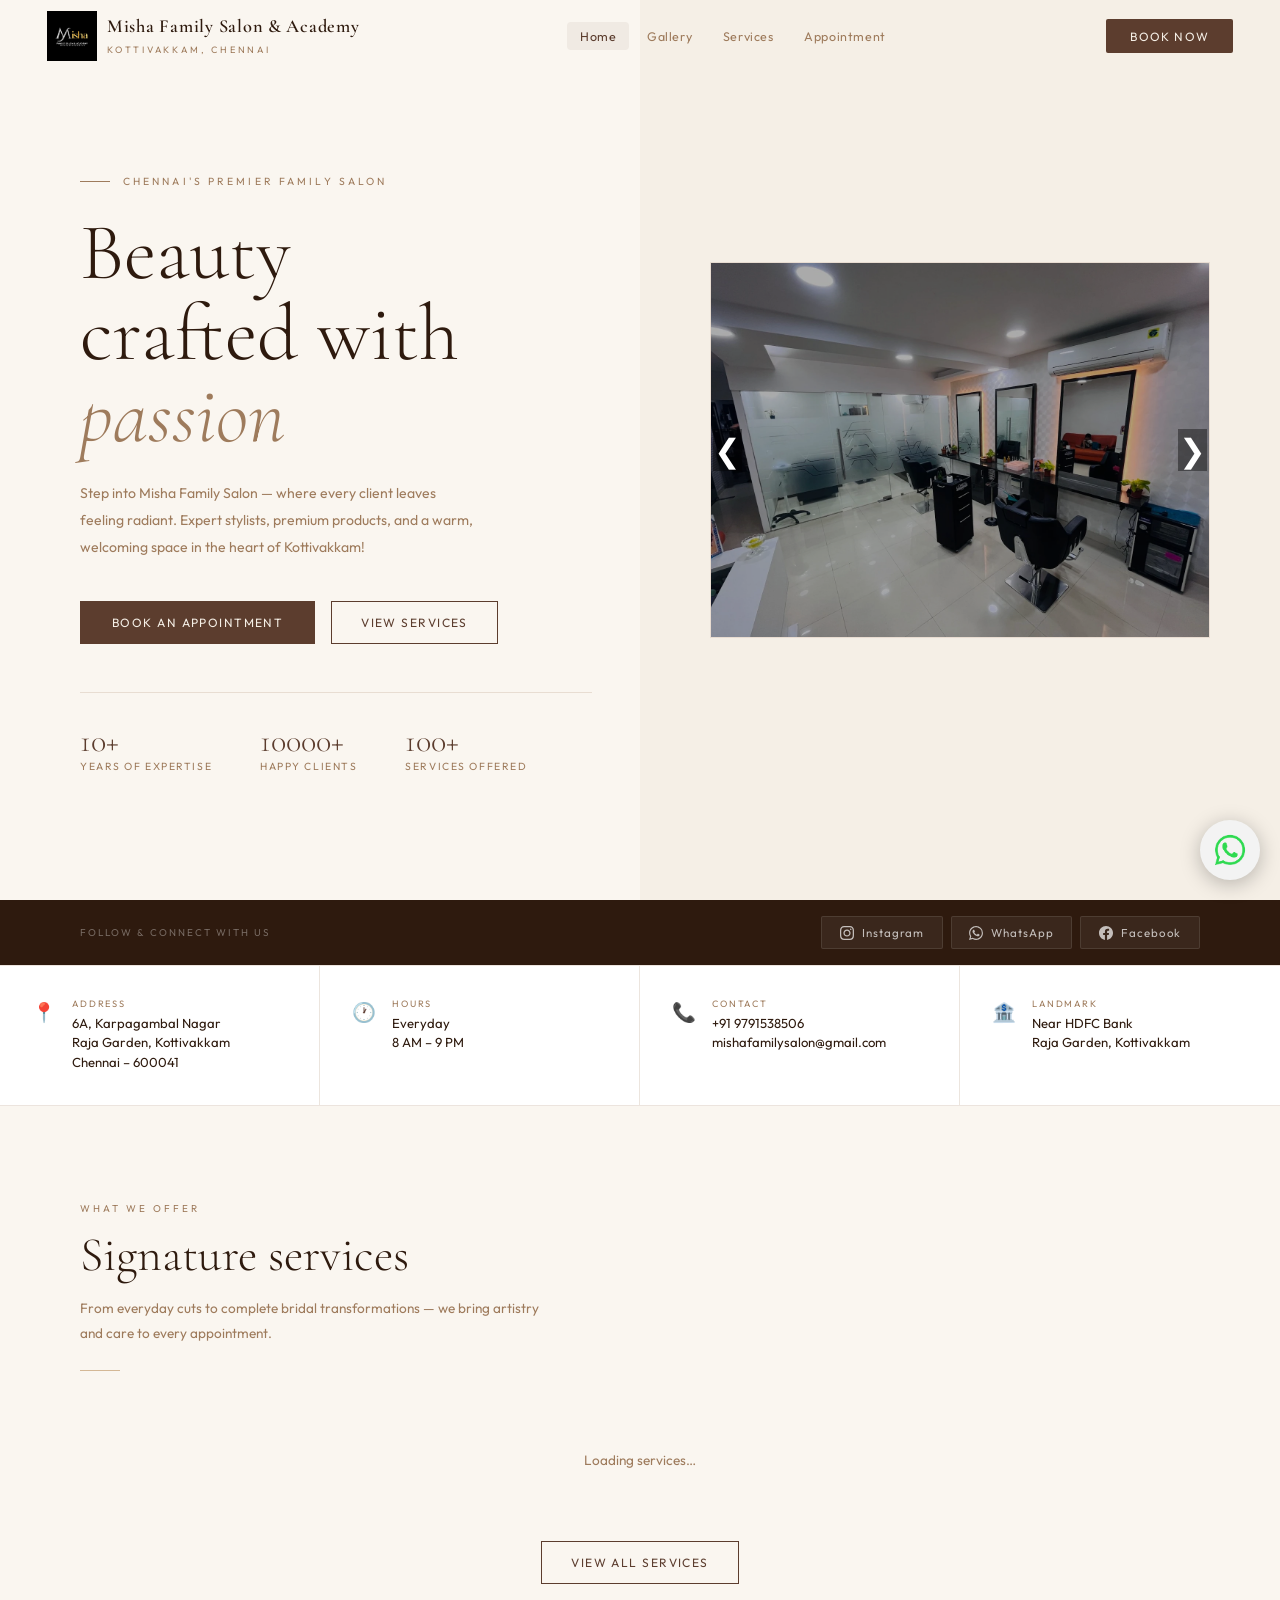
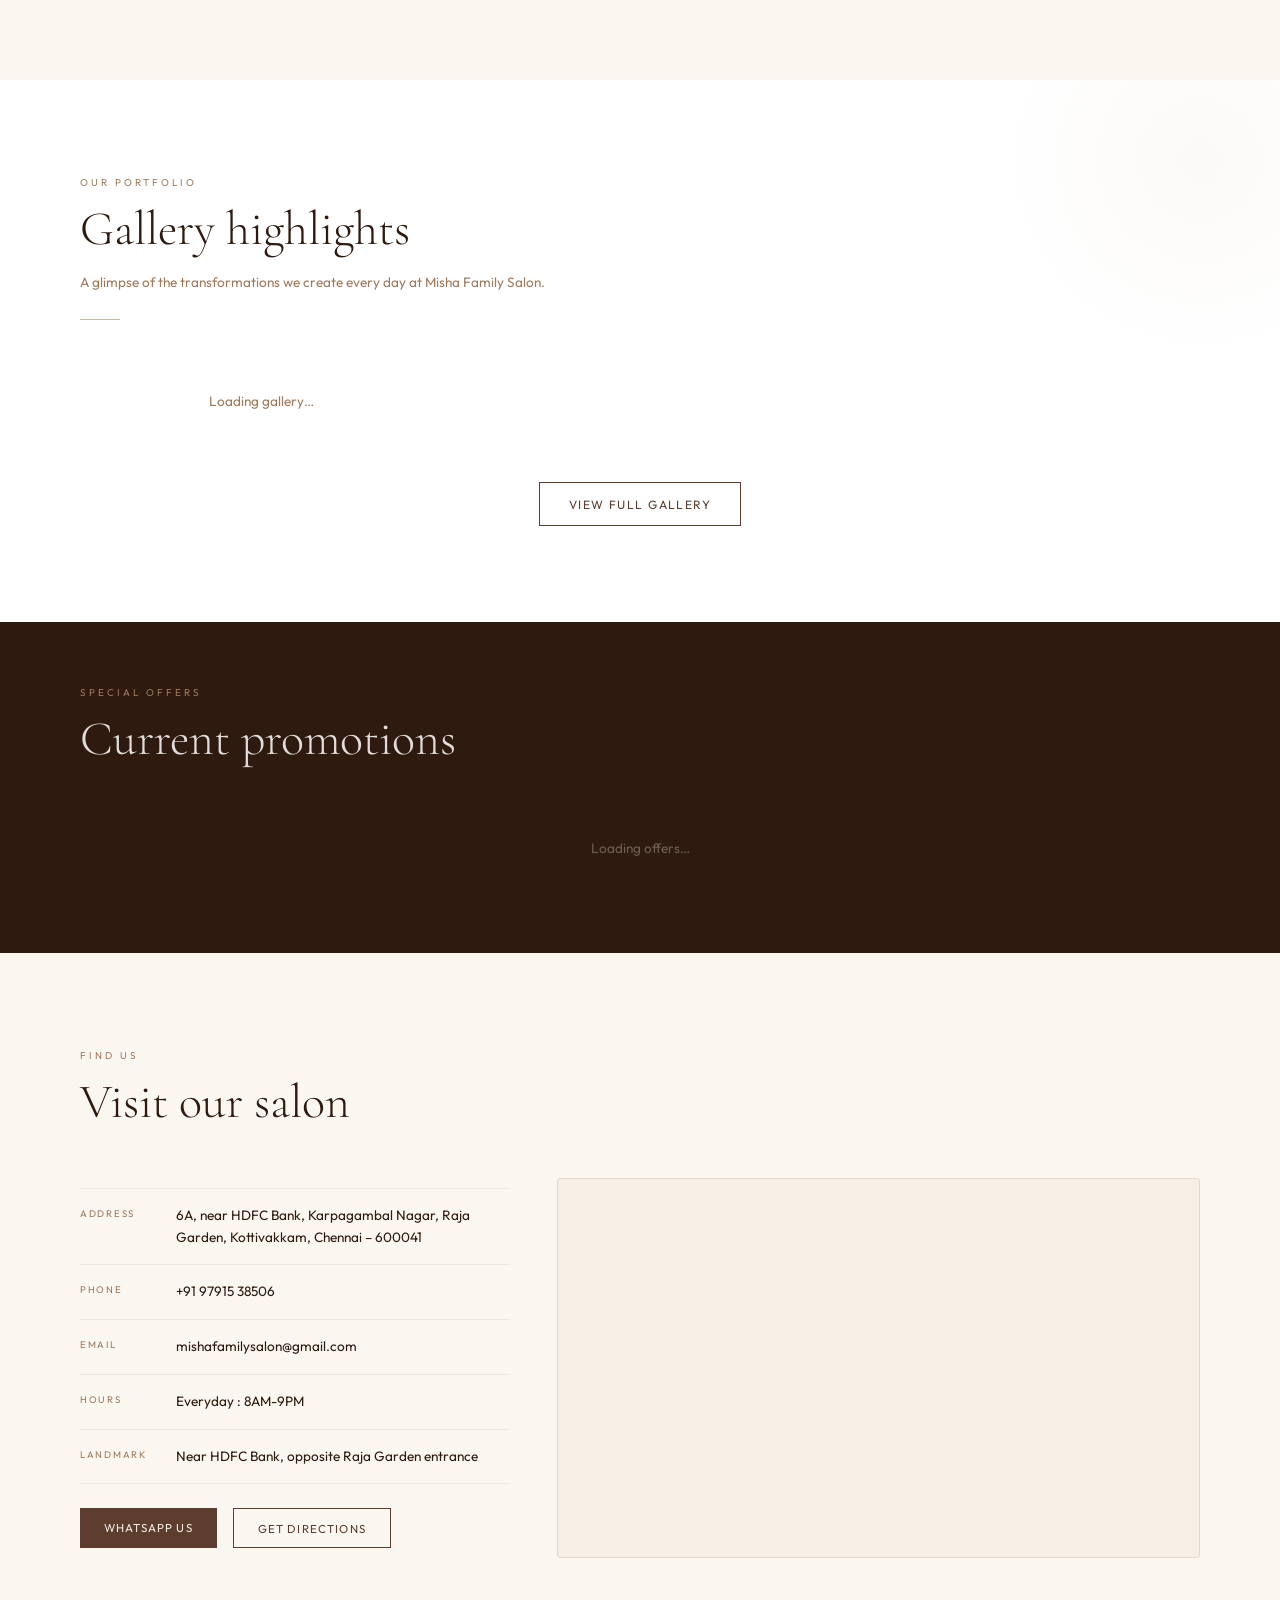
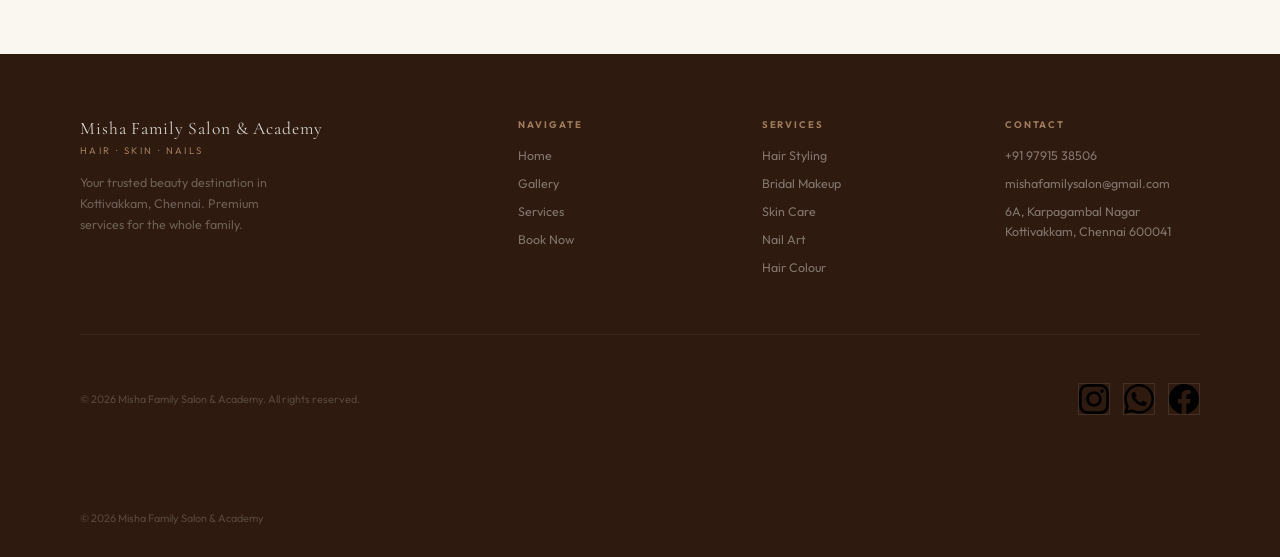
==== index.html @ d4d4db8b "Add files via upload" ====
<!DOCTYPE html>
<html lang="en">

<head>
    <meta name="description"
        content="Premium family salon in Kottivakkam Chennai offering haircuts, bridal makeup, skincare, nails and spa services.">
    <meta charset="UTF-8">
    <meta name="viewport" content="width=device-width, initial-scale=1.0">
    <title>Misha Family Salon & Academy — Kottivakkam, Chennai</title>
    <link
        href="https://fonts.googleapis.com/css2?family=Cormorant+Garamond:ital,wght@0,300;0,400;0,600;1,300;1,400;1,600&family=Outfit:wght@300;400;500&display=swap"
        rel="stylesheet">
    <link rel="stylesheet" href="style.css">
    <link rel="icon" src="images/logo.webp">

</head>

<body>

    <!-- NAV -->
    <nav id="mainNav">
        <div class="nav-inner">
            <div class="nav-logo" onclick="go('home')" style="cursor:pointer;">

                <div class="logo-container">
                    <img src="images/logo.webp" class="logo" alt="Salon Logo">

                    <div class="salon-text">
                        <span class="logo-main">Misha Family Salon & Academy</span><br>
                        <span class="logo-sub">Kottivakkam, Chennai</span>
                    </div>
                </div>

            </div>
            <div class="nav-links">
                <button onclick="go('home')" id="n-home" class="act">Home</button>
                <button onclick="go('gallery')" id="n-gallery">Gallery</button>
                <button onclick="go('services')" id="n-services">Services</button>
                <button onclick="go('booking')" id="n-booking">Appointment</button>
            </div>
            <button class="nav-cta" onclick="go('booking')">Book Now</button>
            <button class="hamburger" onclick="toggleMenu()" aria-label="Menu">
                <span></span><span></span><span></span>
            </button>
        </div>
    </nav>

    <!-- MOBILE NAV -->
    <div class="mobile-nav" id="mobileNav">
        <button onclick="mobileGo('home')" class="act">Home</button>
        <button onclick="mobileGo('gallery')">Gallery</button>
        <button onclick="mobileGo('services')">Services</button>
        <button onclick="mobileGo('booking')">Appointment</button>
        <button class="nav-cta" onclick="mobileGo('booking')">Book Now</button>
    </div>

    <!-- ═══ HOME ═══ -->
    <div id="pg-home" class="pg on">

        <!-- HERO -->
        <div class="hero">
            <div class="hero-left">
                <div class="hero-eyebrow">Chennai's Premier Family Salon</div>
                <h1 class="ht">Beauty<br>crafted with<br><em>passion</em></h1>
                <p class="hero-desc">Step into Misha Family Salon — where every client leaves feeling radiant. Expert
                    stylists,
                    premium products, and a warm, welcoming space in the heart of Kottivakkam!</p>
                <div class="hero-btns">
                    <button class="btn-primary" onclick="go('booking')">Book an Appointment</button>
                    <button class="btn-ghost" onclick="go('services')">View Services</button>
                </div>
                <div class="hero-stats">
                    <div>
                        <div class="hs-num">10+</div>
                        <div class="hs-label">Years of expertise</div>
                    </div>
                    <div>
                        <div class="hs-num">10000+</div>
                        <div class="hs-label">Happy clients</div>
                    </div>
                    <div>
                        <div class="hs-num">100+</div>
                        <div class="hs-label">Services offered</div>
                    </div>
                </div>
            </div>
            <div class="hero-right">
                <div class="hero-right-inner">
                    <div class="hero-card">
                        <div class="hero-slider">
                            <div class="slides">
                                <div class="slide active">
                                    <img src="images/shop image  1.webp" alt="Misha Family Salon interior">
                                </div>

                                <div class="slide">
                                    <img src="images/shop image 2.webp" alt="Misha Family Salon services">
                                </div>

                                <div class="slide">
                                    <img src="images/front view.webp" alt="Misha Family Salon front view">
                                </div>

                            </div>

                            <!-- Arrows -->
                            <div class="arrow left" onclick="prevSlide()">❮</div>
                            <div class="arrow right" onclick="nextSlide()">❯</div>

                        </div>
                    </div>
                </div>
            </div>
        </div>

        <!-- SOCIAL BAR -->
        <div class="social-bar">
            <span class="label">Follow & connect with us</span>
            <div class="social-links">
                <a class="soc-btn" href="https://www.instagram.com/mishafamilysalon/" target="_blank">
                    <svg viewBox="0 0 24 24">
                        <path
                            d="M12 2.163c3.204 0 3.584.012 4.85.07 3.252.148 4.771 1.691 4.919 4.919.058 1.265.069 1.645.069 4.849 0 3.205-.012 3.584-.069 4.849-.149 3.225-1.664 4.771-4.919 4.919-1.266.058-1.644.07-4.85.07-3.204 0-3.584-.012-4.849-.07-3.26-.149-4.771-1.699-4.919-4.92-.058-1.265-.07-1.644-.07-4.849 0-3.204.013-3.583.07-4.849.149-3.227 1.664-4.771 4.919-4.919 1.266-.057 1.645-.069 4.849-.069zm0-2.163c-3.259 0-3.667.014-4.947.072-4.358.2-6.78 2.618-6.98 6.98-.059 1.281-.073 1.689-.073 4.948 0 3.259.014 3.668.072 4.948.2 4.358 2.618 6.78 6.98 6.98 1.281.058 1.689.072 4.948.072 3.259 0 3.668-.014 4.948-.072 4.354-.2 6.782-2.618 6.979-6.98.059-1.28.073-1.689.073-4.948 0-3.259-.014-3.667-.072-4.947-.196-4.354-2.617-6.78-6.979-6.98-1.281-.059-1.69-.073-4.949-.073zm0 5.838c-3.403 0-6.162 2.759-6.162 6.162s2.759 6.163 6.162 6.163 6.162-2.759 6.162-6.163c0-3.403-2.759-6.162-6.162-6.162zm0 10.162c-2.209 0-4-1.79-4-4 0-2.209 1.791-4 4-4s4 1.791 4 4c0 2.21-1.791 4-4 4zm6.406-11.845c-.796 0-1.441.645-1.441 1.44s.645 1.44 1.441 1.44c.795 0 1.439-.645 1.439-1.44s-.644-1.44-1.439-1.44z" />
                    </svg>
                    Instagram
                </a>
                <a class="soc-btn" href="https://wa.me/919791538506" target="_blank">
                    <svg viewBox="0 0 24 24">
                        <path
                            d="M17.472 14.382c-.297-.149-1.758-.867-2.03-.967-.273-.099-.471-.148-.67.15-.197.297-.767.966-.94 1.164-.173.199-.347.223-.644.075-.297-.15-1.255-.463-2.39-1.475-.883-.788-1.48-1.761-1.653-2.059-.173-.297-.018-.458.13-.606.134-.133.298-.347.446-.52.149-.174.198-.298.298-.497.099-.198.05-.371-.025-.52-.075-.149-.669-1.612-.916-2.207-.242-.579-.487-.5-.669-.51-.173-.008-.371-.01-.57-.01-.198 0-.52.074-.792.372-.272.297-1.04 1.016-1.04 2.479 0 1.462 1.065 2.875 1.213 3.074.149.198 2.096 3.2 5.077 4.487.709.306 1.262.489 1.694.625.712.227 1.36.195 1.871.118.571-.085 1.758-.719 2.006-1.413.248-.694.248-1.289.173-1.413-.074-.124-.272-.198-.57-.347m-5.421 7.403h-.004a9.87 9.87 0 01-5.031-1.378l-.361-.214-3.741.982.998-3.648-.235-.374a9.86 9.86 0 01-1.51-5.26c.001-5.45 4.436-9.884 9.888-9.884 2.64 0 5.122 1.03 6.988 2.898a9.825 9.825 0 012.893 6.994c-.003 5.45-4.437 9.884-9.885 9.884m8.413-18.297A11.815 11.815 0 0012.05 0C5.495 0 .16 5.335.157 11.892c0 2.096.547 4.142 1.588 5.945L.057 24l6.305-1.654a11.882 11.882 0 005.683 1.448h.005c6.554 0 11.89-5.335 11.893-11.893a11.821 11.821 0 00-3.48-8.413z" />
                    </svg>
                    WhatsApp
                </a>
                <a class="soc-btn" href="https://www.facebook.com/mishafamilysalon/" target="_blank">
                    <svg viewBox="0 0 24 24">
                        <path
                            d="M24 12.073c0-6.627-5.373-12-12-12s-12 5.373-12 12c0 5.99 4.388 10.954 10.125 11.854v-8.385H7.078v-3.47h3.047V9.43c0-3.007 1.792-4.669 4.533-4.669 1.312 0 2.686.235 2.686.235v2.953H15.83c-1.491 0-1.956.925-1.956 1.874v2.25h3.328l-.532 3.47h-2.796v8.385C19.612 23.027 24 18.062 24 12.073z" />
                    </svg>
                    Facebook
                </a>
            </div>
        </div>

        <!-- INFO STRIP -->
        <div class="info-strip">
            <div class="ii"><span class="ii-icon">📍</span>
                <div>
                    <div class="ii-label">Address</div>
                    <div class="ii-val">6A, Karpagambal Nagar<br>Raja Garden, Kottivakkam<br>Chennai – 600041</div>
                </div>
            </div>
            <div class="ii"><span class="ii-icon">🕐</span>
                <div>
                    <div class="ii-label">Hours</div>
                    <div class="ii-val">Everyday <br>8 AM – 9 PM</div>
                </div>
            </div>
            <div class="ii"><span class="ii-icon">📞</span>
                <div>
                    <div class="ii-label">Contact</div>
                    <div class="ii-val">+91 9791538506<br>mishafamilysalon@gmail.com</div>
                </div>
            </div>
            <div class="ii"><span class="ii-icon">🏦</span>
                <div>
                    <div class="ii-label">Landmark</div>
                    <div class="ii-val">Near HDFC Bank<br>Raja Garden, Kottivakkam</div>
                </div>
            </div>
        </div>

        <!-- SERVICES PREVIEW -->
        <div class="section">
            <div class="sec-label">What we offer</div>
            <h2 class="sec-title serif">Signature services</h2>
            <p class="sec-sub">From everyday cuts to complete bridal transformations — we bring artistry and care to
                every
                appointment.</p>
            <div class="divider"></div>
            <div class="srv-home-grid" id="srvHomeGrid"><div style="grid-column:1/-1;text-align:center;padding:2rem;color:var(--taupe);font-size:0.85rem;">Loading services…</div></div>
            <div style="text-align:center;margin-top:2.5rem;">
                <button class="btn-ghost" onclick="go('services')">View All Services</button>
            </div>
        </div>

        <!-- GALLERY PREVIEW -->
        <div class="gallery-preview-wrap">
            <div class="section" style="padding-top:0;padding-bottom:0;">
                <div class="sec-label">Our Portfolio</div>
                <h2 class="sec-title serif">Gallery highlights</h2>
                <p class="sec-sub">A glimpse of the transformations we create every day at Misha Family Salon.</p>
                <div class="divider"></div>
                <div class="masonry-grid" id="galleryPreviewGrid">
                    <div style="grid-column:1/-1;text-align:center;padding:2rem;color:var(--taupe);font-size:0.85rem;">Loading gallery…</div>
                </div>
                <div style="text-align:center;margin-top:2.5rem;">
                    <button class="btn-ghost" onclick="go('gallery')">View Full Gallery</button>
                </div>
            </div>
        </div>

        <!-- LIGHTBOX POPUP -->
        <div class="lightbox-overlay" id="lightboxOverlay" onclick="closeLightbox(event)">
            <button class="lightbox-close" onclick="closeLightbox(event)" aria-label="Close">×</button>
            <button class="lightbox-arrow lightbox-prev" onclick="lightboxNav(-1, event)" aria-label="Previous">❮</button>
            <div class="lightbox-content">
                <img id="lightboxImg" src="" alt="Gallery image">
                <div class="lightbox-caption" id="lightboxCaption"></div>
            </div>
            <button class="lightbox-arrow lightbox-next" onclick="lightboxNav(1, event)" aria-label="Next">❯</button>
            <div class="lightbox-counter" id="lightboxCounter"></div>
        </div>

        <!-- OFFERS -->
        <div class="offers-section">
            <div class="offers-inner">
                <div class="sec-label" style="color:var(--taupe);">Special Offers</div>
                <h2 class="sec-title serif" style="color:rgba(255,255,255,0.85);">Current promotions</h2>
                <div class="offers-grid" id="offersGrid"><p style="color:rgba(255,255,255,0.3);font-size:0.85rem;grid-column:span 3;text-align:center;padding:2rem;">Loading offers…</p></div>
            </div>
        </div>

        <!-- MAP -->
        <div style="padding:6rem 0;background:var(--pale);">
            <div class="map-section" style="padding-top:0;padding-bottom:0;">
                <div class="sec-label">Find us</div>
                <h2 class="sec-title serif">Visit our salon</h2>
                <div class="map-grid">
                    <div class="map-info">
                        <div class="map-detail"><span class="md-label">Address</span><span class="md-val">6A, near HDFC
                                Bank,
                                Karpagambal Nagar, Raja Garden, Kottivakkam, Chennai – 600041</span></div>
                        <div class="map-detail"><span class="md-label">Phone</span><span class="md-val">+91 97915
                                38506</span></div>
                        <div class="map-detail"><span class="md-label">Email</span><span
                                class="md-val">mishafamilysalon@gmail.com</span></div>
                        <div class="map-detail"><span class="md-label">Hours</span><span class="md-val">Everyday :
                                8AM-9PM</span>
                        </div>
                        <div class="map-detail"><span class="md-label">Landmark</span><span class="md-val">Near HDFC
                                Bank, opposite
                                Raja Garden entrance</span></div>
                        <div style="margin-top:1.5rem;display:flex;gap:1rem;">
                            <a href="https://wa.me/919791538506" target="_blank" class="btn-primary"
                                style="text-decoration:none;display:inline-block;font-size:0.72rem;letter-spacing:0.1em;text-transform:uppercase;padding:0.7rem 1.5rem;">WhatsApp
                                Us</a>
                            <a href="https://maps.google.com/?q=Misha+Makeover+%26+Family+Salon,Kottivakkam,Chennai" target="_blank" class="btn-ghost"
                                style="text-decoration:none;display:inline-block;font-size:0.72rem;letter-spacing:0.1em;text-transform:uppercase;padding:0.7rem 1.5rem;">Get
                                Directions</a>
                        </div>
                    </div>
                    <div class="map-embed">
                        <iframe
                            src="https://www.google.com/maps/embed?pb=!1m18!1m12!1m3!1d2648.83672332386!2d80.25675977663617!3d12.973829189504148!2m3!1f0!2f0!3f0!3m2!1i1024!2i768!4f13.1!3m3!1m2!1s0x3a525d39da57e04d%3A0xb672e92fff3c86aa!2sMisha%20Makeover%20%26%20Family%20Salon!5e0!3m2!1sen!2sin!4v1778065322338!5m2!1sen!2sin"
                            width="600" height="450" style="border:0;" allowfullscreen="" loading="lazy"
                            referrerpolicy="no-referrer-when-downgrade"></iframe>
                    </div>
                </div>
            </div>
        </div>

        <!-- FOOTER -->
        <div class="footer">
            <div class="footer-top">
                <div class="ft-brand">
                    <div class="b1">Misha Family Salon & Academy</div>
                    <div class="b2">HAIR · SKIN · NAILS</div>
                    <p>Your trusted beauty destination in Kottivakkam, Chennai. Premium services for the whole family.
                    </p>
                </div>
                <div class="ft-col">
                    <h4>Navigate</h4>
                    <a onclick="go('home')">Home</a>
                    <a onclick="go('gallery')">Gallery</a>
                    <a onclick="go('services')">Services</a>
                    <a onclick="go('booking')">Book Now</a>
                </div>
                <div class="ft-col">
                    <h4>Services</h4>
                    <p>Hair Styling</p>
                    <p>Bridal Makeup</p>
                    <p>Skin Care</p>
                    <p>Nail Art</p>
                    <p>Hair Colour</p>
                </div>
                <div class="ft-col">
                    <h4>Contact</h4>
                    <p>+91 97915 38506</p>
                    <p>mishafamilysalon@gmail.com</p>
                    <p>6A, Karpagambal Nagar<br>Kottivakkam, Chennai 600041</p>
                </div>
            </div>
            <div class="footer-bottom">
                <span>© 2026 Misha Family Salon & Academy. All rights reserved.</span>
                <div class="footer-social">
                    <a class="fs-btn" href="https://www.instagram.com/mishafamilysalon/" target="_blank"> <svg
                            viewBox="0 0 24 24">
                            <path
                                d="M12 2.163c3.204 0 3.584.012 4.85.07 3.252.148 4.771 1.691 4.919 4.919.058 1.265.069 1.645.069 4.849 0 3.205-.012 3.584-.069 4.849-.149 3.225-1.664 4.771-4.919 4.919-1.266.058-1.644.07-4.85.07-3.204 0-3.584-.012-4.849-.07-3.26-.149-4.771-1.699-4.919-4.92-.058-1.265-.07-1.644-.07-4.849 0-3.204.013-3.583.07-4.849.149-3.227 1.664-4.771 4.919-4.919 1.266-.057 1.645-.069 4.849-.069zm0-2.163c-3.259 0-3.667.014-4.947.072-4.358.2-6.78 2.618-6.98 6.98-.059 1.281-.073 1.689-.073 4.948 0 3.259.014 3.668.072 4.948.2 4.358 2.618 6.78 6.98 6.98 1.281.058 1.689.072 4.948.072 3.259 0 3.668-.014 4.948-.072 4.354-.2 6.782-2.618 6.979-6.98.059-1.28.073-1.689.073-4.948 0-3.259-.014-3.667-.072-4.947-.196-4.354-2.617-6.78-6.979-6.98-1.281-.059-1.69-.073-4.949-.073zm0 5.838c-3.403 0-6.162 2.759-6.162 6.162s2.759 6.163 6.162 6.163 6.162-2.759 6.162-6.163c0-3.403-2.759-6.162-6.162-6.162zm0 10.162c-2.209 0-4-1.79-4-4 0-2.209 1.791-4 4-4s4 1.791 4 4c0 2.21-1.791 4-4 4zm6.406-11.845c-.796 0-1.441.645-1.441 1.44s.645 1.44 1.441 1.44c.795 0 1.439-.645 1.439-1.44s-.644-1.44-1.439-1.44z" />
                        </svg>
                    </a>
                    <a class="fs-btn" href="https://wa.me/919791538506" target="_blank"> <svg viewBox="0 0 24 24">
                            <path
                                d="M17.472 14.382c-.297-.149-1.758-.867-2.03-.967-.273-.099-.471-.148-.67.15-.197.297-.767.966-.94 1.164-.173.199-.347.223-.644.075-.297-.15-1.255-.463-2.39-1.475-.883-.788-1.48-1.761-1.653-2.059-.173-.297-.018-.458.13-.606.134-.133.298-.347.446-.52.149-.174.198-.298.298-.497.099-.198.05-.371-.025-.52-.075-.149-.669-1.612-.916-2.207-.242-.579-.487-.5-.669-.51-.173-.008-.371-.01-.57-.01-.198 0-.52.074-.792.372-.272.297-1.04 1.016-1.04 2.479 0 1.462 1.065 2.875 1.213 3.074.149.198 2.096 3.2 5.077 4.487.709.306 1.262.489 1.694.625.712.227 1.36.195 1.871.118.571-.085 1.758-.719 2.006-1.413.248-.694.248-1.289.173-1.413-.074-.124-.272-.198-.57-.347m-5.421 7.403h-.004a9.87 9.87 0 01-5.031-1.378l-.361-.214-3.741.982.998-3.648-.235-.374a9.86 9.86 0 01-1.51-5.26c.001-5.45 4.436-9.884 9.888-9.884 2.64 0 5.122 1.03 6.988 2.898a9.825 9.825 0 012.893 6.994c-.003 5.45-4.437 9.884-9.885 9.884m8.413-18.297A11.815 11.815 0 0012.05 0C5.495 0 .16 5.335.157 11.892c0 2.096.547 4.142 1.588 5.945L.057 24l6.305-1.654a11.882 11.882 0 005.683 1.448h.005c6.554 0 11.89-5.335 11.893-11.893a11.821 11.821 0 00-3.48-8.413z" />
                        </svg>
                    </a>
                    <a class="fs-btn" href="https://www.facebook.com/mishafamilysalon/" target="_blank"> <svg
                            viewBox="0 0 24 24">
                            <path
                                d="M24 12.073c0-6.627-5.373-12-12-12s-12 5.373-12 12c0 5.99 4.388 10.954 10.125 11.854v-8.385H7.078v-3.47h3.047V9.43c0-3.007 1.792-4.669 4.533-4.669 1.312 0 2.686.235 2.686.235v2.953H15.83c-1.491 0-1.956.925-1.956 1.874v2.25h3.328l-.532 3.47h-2.796v8.385C19.612 23.027 24 18.062 24 12.073z" />
                        </svg></a>
                </div>
            </div>
        </div>
    </div>

    <!-- ═══ GALLERY ═══ -->
    <div id="pg-gallery" class="pg" style="padding-top:72px;">
        <div class="section">
            <div class="sec-label">Our Portfolio</div>
            <h2 class="sec-title serif">Photo Gallery</h2>
            <p class="sec-sub">Real transformations by our expert team. Every look is crafted with love at Misha
                Familysalon.
            </p>
            <div class="divider"></div>
            <div class="gal-tabs">
                <button class="gtab on" onclick="filterGal('all',this)">All Work</button>
                <button class="gtab" onclick="filterGal('hair',this)">Hair</button>
                <button class="gtab" onclick="filterGal('bridal',this)">Bridal & Makeup</button>
                <button class="gtab" onclick="filterGal('skin',this)">Skin & Spa</button>
                <button class="gtab" onclick="filterGal('nails',this)">Nails</button>
                <button class="gtab" onclick="filterGal('shop',this)">Our Salon</button>
            </div>
            <div class="gallery-full-grid" id="galGrid"></div>
        </div>
        <div class="footer" style="margin-top:4rem;">
            <div class="footer-bottom"><span>© 2026 Misha Family Salon & Academy</span></div>
        </div>
    </div>

    <!-- ═══ SERVICES ═══ -->
    <div id="pg-services" class="pg" style="padding-top:72px;">
        <div class="cart-bar">
            <div class="cart-info"><span id="cartCount">0</span> selected &nbsp;·&nbsp; Total: <strong
                    id="cartTotal">₹0</strong></div>
            <button class="cart-go" id="cartBtn" disabled onclick="go('booking')">Proceed to Book →</button>
        </div>
        <div class="section">
            <div class="sec-label">Pick Your Services</div>
            <h2 class="sec-title serif">All Services</h2>
            <p class="sec-sub">Select one or more services and proceed to book. Prices are starting rates and may vary.
            </p>
            <div class="divider"></div>
            <div id="srvList"></div>
        </div>
        <div class="footer">
            <div class="footer-bottom"><span>© 2026 Misha Family Salon & Academy</span></div>
        </div>
    </div>

    <!-- ═══ BOOKING ═══ -->
    <div id="pg-booking" class="pg" style="padding-top:72px;">
        <div id="bkContent">
            <div class="section">
                <div class="sec-label">Reserve Your Visit</div>
                <h2 class="sec-title serif">Book an Appointment</h2>
                <div id="noSrvMsg" class="no-srv" style="display:none;">
                    <p>No services selected yet.</p>
                    <button onclick="go('services')">← Select services first</button>
                </div>
                <div class="bk-grid" id="bkGrid">
                    <div class="bk-form">
                        <div class="bk-sec-title">Your Details</div>
                        <div class="fr">
                            <div class="fg"><label>First Name *</label><input type="text" id="b_fn" placeholder="Enter Your Name"></div>
                            <div class="fg"><label>Last Name</label><input type="text" id="b_ln" placeholder="Enter Your Last Name"></div>
                        </div>
                        <div class="fr">
                            <div class="fg"><label>Phone *</label><input type="tel" id="b_ph" placeholder="+91 98400 00000" maxlength="13"></div>
                            <div class="fg"><label>Email</label><input type="email" id="b_em" placeholder="you@email.com"></div>
                        </div>
                        <div class="bk-sec-title" style="margin-top:1rem;">Appointment Details</div>
                        <div class="fr">
                            <div class="fg"><label>Preferred Date *</label><input type="date" id="b_dt" onchange="updateAvailableTimes()"></div>
                            <div class="fg"><label>Preferred Time *</label>
                                <select id="b_tm" onchange="updateAvailableTimes()">
                                    <option value="">Select time…</option>
                                    <option>8:00 AM</option>
                                    <option>8:30 AM</option>
                                    <option>9:00 AM</option>
                                    <option>9:30 AM</option>
                                    <option>10:00 AM</option>
                                    <option>10:30 AM</option>
                                    <option>11:00 AM</option>
                                    <option>11:30 AM</option>
                                    <option>12:00 PM</option>
                                    <option>12:30 PM</option>
                                    <option>1:00 PM</option>
                                    <option>1:30 PM</option>
                                    <option>2:00 PM</option>
                                    <option>2:30 PM</option>
                                    <option>3:00 PM</option>
                                    <option>3:30 PM</option>
                                    <option>4:00 PM</option>
                                    <option>4:30 PM</option>
                                    <option>5:00 PM</option>
                                    <option>5:30 PM</option>
                                    <option>6:00 PM</option>
                                    <option>6:30 PM</option>
                                    <option>7:00 PM</option>
                                    <option>7:30 PM</option>
                                    <option>8:00 PM</option>
                                    <option>8:30 PM</option>
                                </select>
                            </div>
                        </div>
                        <div class="fg">
                            <label>Choose Stylist *</label>
                            <select id="b_stylist">
                                <option value="">Loading stylists…</option>
                            </select>
                            <div id="stylistSlotMsg" style="font-size:0.72rem;color:#a33;margin-top:0.3rem;display:none;"></div>
                        </div>
                        <div class="fg"><label>Special Requests / Notes</label><textarea id="b_nt" placeholder="Allergies, preferences, special requests…"></textarea></div>
                        <div id="bk-error-msg" style="color:#a33;font-size:0.78rem;margin-bottom:0.8rem;display:none;"></div>
                        <button class="bk-submit" onclick="submitBooking()">Confirm Appointment Request</button>
                        </div>
                        <div>
                            <div class="bk-summary">
                                <div class="bk-sum-title">Selected Services</div>
                                <div id="bkSumList"></div>
                                <div class="bk-total"><span>Estimated Total</span><span id="bkTotal">₹0</span></div>
                            </div>
                            <div class="bk-location">
                                <strong>📍 Visit Us</strong>
                                6A, near HDFC Bank, Karpagambal Nagar<br>Raja Garden, Kottivakkam, Chennai –
                                600041<br><br>
                                <strong>Working Hours:</strong> Everyday 8am–9pm
                            </div>
                        </div>
                    </div>
                </div>
            </div>
        </div>
    </div>
    <div class="bk-success" id="bkSuccess" style="display:none;">
        <div class="tick">🌸</div>
        <h2 class="serif">Appointment Requested!</h2>
        <p>Thank you! We have received your booking and will confirm shortly. We'll send you a WhatsApp confirmation once approved. See you soon at Misha Family Salon!</p>
        <button class="btn-primary" onclick="go('home')">Back to Home</button>
        &nbsp;&nbsp;
        <button class="btn-ghost" onclick="resetBk()">Book Another</button>
    </div>
    <div class="footer">
        <div class="footer-bottom"><span>© 2026 Misha Family Salon & Academy</span></div>
    </div>
</div>
        <a href="https://wa.me/919791538506" class="wa-float" target="_blank">
            <img src="images/whatsapp.png" height="60px" width="70px" alt="Chat on WhatsApp">

        </a>
        <script src="https://www.gstatic.com/firebasejs/12.12.1/firebase-app-compat.js"></script>

        <script src="https://www.gstatic.com/firebasejs/12.12.1/firebase-firestore-compat.js"></script>
        <script type="module" src="script.js"></script>

</body>

</html>
---- style.css ----
* {
            margin: 0;
            padding: 0;
            box-sizing: border-box;
        }

        :root {
            --cream: #F5EFE6;
            --pale: #FAF6F0;
            --beige: #D4B896;
            --taupe: #9E7B5C;
            --brown: #5C3D2E;
            --dark: #2E1A0E;
            --border: rgba(158, 123, 92, 0.2);
            --borderl: rgba(158, 123, 92, 0.12);
        }

        html {
            scroll-behavior: smooth;
        }

        body {
            font-family: 'Outfit', sans-serif;
            background: var(--pale);
            color: var(--dark);
            overflow-x: hidden;
        }

        .serif {
            font-family: 'Cormorant Garamond', serif;
        }

        /* ── PAGES ── */
        .pg {
            display: none;
        }

        .pg.on {
            display: block;
        }

        /* ── NAV ── */
        nav {
            position: fixed;
            top: 0;
            left: 0;
            right: 0;
            z-index: 300;
            transition: all 0.3s;
        }

        nav.scrolled {
            background: rgba(250, 246, 240, 0.97);
            backdrop-filter: blur(12px);
            box-shadow: 0px 0 var(--border);
        }

        .nav-inner {
            max-width: 1250px;
            margin: 0 auto;
            padding: 0 2rem;
            height: 72px;
            display: flex;
            align-items: center;
            justify-content: space-between;
        }

        .nav-logo {
            display: flex;
            flex-direction: column;
        }

        .logo-main {
            font-family: 'Cormorant Garamond', serif;
            font-size: 1.15rem;
            font-weight: 600;
            color: var(--dark);
            letter-spacing: 0.04em;
        }

        .logo-sub {
            font-size: 0.58rem;
            letter-spacing: 0.3em;
            text-transform: uppercase;
            color: var(--taupe);
            margin-top: 1px;
        }

        .nav-links {
            display: flex;
            align-items: center;
            gap: 0.3rem;
        }

        .nav-links button {
            background: none;
            border: none;
            font-family: 'Outfit', sans-serif;
            font-size: 0.78rem;
            letter-spacing: 0.05em;
            color: var(--taupe);
            cursor: pointer;
            padding: 0.4rem 0.8rem;
            border-radius: 4px;
            transition: all 0.2s;
        }

        .nav-links button:hover,
        .nav-links button.act {
            color: var(--brown);
            background: rgba(92, 61, 46, 0.06);
        }

        .nav-cta {
            background: var(--brown);
            color: var(--cream);
            border: none;
            font-family: 'Outfit', sans-serif;
            font-size: 0.75rem;
            letter-spacing: 0.1em;
            text-transform: uppercase;
            padding: 0.6rem 1.5rem;
            border-radius: 2px;
            cursor: pointer;
            transition: all 0.2s;
        }

        .nav-cta:hover {
            background: var(--dark);
        }

        /* HAMBURGER */
        .hamburger {
            display: none;
            background: none;
            border: none;
            cursor: pointer;
            padding: 0.5rem;
            flex-direction: column;
            gap: 5px;
        }

        .hamburger span {
            display: block;
            width: 22px;
            height: 2px;
            background: var(--dark);
            transition: all 0.3s;
        }

        .hamburger.open span:nth-child(1) {
            transform: rotate(45deg) translate(5px, 5px);
        }

        .hamburger.open span:nth-child(2) {
            opacity: 0;
        }

        .hamburger.open span:nth-child(3) {
            transform: rotate(-45deg) translate(5px, -5px);
        }

        /* MOBILE NAV OVERLAY */
        .mobile-nav {
            display: none;
            position: fixed;
            top: 72px;
            left: 0;
            right: 0;
            bottom: 0;
            background: rgba(250, 246, 240, 0.98);
            backdrop-filter: blur(12px);
            z-index: 290;
            flex-direction: column;
            align-items: center;
            justify-content: center;
            gap: 1rem;
            opacity: 0;
            pointer-events: none;
            transition: opacity 0.3s;
        }

        .mobile-nav.open {
            opacity: 1;
            pointer-events: auto;
        }

        .mobile-nav button {
            background: none;
            border: none;
            font-family: 'Outfit', sans-serif;
            font-size: 1.1rem;
            letter-spacing: 0.08em;
            color: var(--taupe);
            cursor: pointer;
            padding: 0.8rem 2rem;
            transition: all 0.2s;
            width: 100%;
            text-align: center;
        }

        .mobile-nav button:hover,
        .mobile-nav button.act {
            color: var(--brown);
            background: rgba(92, 61, 46, 0.06);
        }

        .mobile-nav .nav-cta {
            margin-top: 1rem;
            width: auto;
            font-size: 0.85rem;
            padding: 0.9rem 2.5rem;
        }

        /* ── HERO ── */
        .hero {
            min-height: 100vh;
            display: grid;
            grid-template-columns: 1fr 1fr;
            position: relative;
            overflow: hidden;
        }

        .hero-left {
            display: flex;
            flex-direction: column;
            justify-content: center;
            padding: 8rem 3rem 5rem 5rem;
            position: relative;
            z-index: 2;
        }

        .hero-right {
            background: var(--cream);
            position: relative;
            overflow: hidden;
        }

        .hero-right-inner {
            position: absolute;
            inset: 0;
            display: flex;
            align-items: center;
            justify-content: center;
        }

        .hero-ornament {
            font-family: 'swadery', serif;
            font-size: 22rem;
            font-weight: 300;
            color: rgba(158, 123, 92, 0.07);
            line-height: 1;
            user-select: none;
        }

        .hero-card {
            position: relative;
            z-index: 1;
            background: rgba(250, 246, 240, 0.9);
            backdrop-filter: blur(10px);
            border: 1px solid var(--border);
            padding: 0rem;
            text-align: center;
            width: 500px;
        }

        .hero-card .salon-em {
            font-size: 2.5rem;
            margin-bottom: 0rem;
            display: block;
        }

        .hero-card h3 {
            font-family: 'Cormorant Garamond', serif;
            font-size: 1.3rem;
            font-weight: 400;
            color: var(--dark);
            margin-bottom: 0.3rem;
        }

        .hero-card p {
            font-size: 0.72rem;
            color: var(--taupe);
            letter-spacing: 0.05em;
        }

        .pill-row {
            display: flex;
            flex-wrap: wrap;
            gap: 0.4rem;
            justify-content: center;
            margin-top: 1rem;
        }

        .pill {
            font-size: 0.6rem;
            letter-spacing: 0.15em;
            text-transform: uppercase;
            padding: 0.25rem 0.7rem;
            border: 1px solid var(--border);
            color: var(--taupe);
        }

        .hero-eyebrow {
            font-size: 0.65rem;
            letter-spacing: 0.3em;
            text-transform: uppercase;
            color: var(--taupe);
            margin-bottom: 1.5rem;
            display: flex;
            align-items: center;
            gap: 0.8rem;
        }

        .hero-eyebrow::before {
            content: '';
            display: block;
            width: 30px;
            height: 1px;
            background: var(--taupe);
        }

        h1.ht {
            font-family: 'Cormorant Garamond', serif;
            font-size: 5rem;
            line-height: 1.02;
            font-weight: 300;
            color: var(--dark);
            margin-bottom: 1.5rem;
        }

        h1.ht em {
            font-style: italic;
            color: var(--taupe);
        }

        .hero-desc {
            font-size: 0.88rem;
            line-height: 1.9;
            color: var(--taupe);
            max-width: 400px;
            margin-bottom: 2.5rem;
        }

        .hero-btns {
            display: flex;
            gap: 1rem;
            flex-wrap: wrap;
        }

        .btn-primary {
            background: var(--brown);
            color: var(--cream);
            border: none;
            font-family: 'Outfit', sans-serif;
            font-size: 0.75rem;
            letter-spacing: 0.12em;
            text-transform: uppercase;
            padding: 0.85rem 2rem;
            cursor: pointer;
            transition: all 0.2s;
        }

        .btn-primary:hover {
            background: var(--dark);
        }

        .btn-ghost {
            background: transparent;
            color: var(--brown);
            border: 1px solid var(--brown);
            font-family: 'Outfit', sans-serif;
            font-size: 0.75rem;
            letter-spacing: 0.12em;
            text-transform: uppercase;
            padding: 0.83rem 1.8rem;
            cursor: pointer;
            transition: all 0.2s;
        }

        .btn-ghost:hover {
            background: var(--brown);
            color: var(--cream);
        }

        .hero-stats {
            display: flex;
            gap: 3rem;
            margin-top: 3rem;
            padding-top: 2rem;
            border-top: 1px solid var(--border);
        }

        .hs-num {
            font-family: 'Cormorant Garamond', serif;
            font-size: 2rem;
            font-weight: 300;
            color: var(--brown);
            line-height: 1;
        }

        .hs-label {
            font-size: 0.65rem;
            letter-spacing: 0.15em;
            text-transform: uppercase;
            color: var(--taupe);
            margin-top: 0.2rem;
        }

        /* ── SOCIAL BAR ── */
        .social-bar {
            background: var(--dark);
            padding: 1rem 5rem;
            display: flex;
            align-items: center;
            justify-content: space-between;
            flex-wrap: wrap;
            gap: 1rem;
        }

        .social-bar .label {
            font-size: 0.62rem;
            letter-spacing: 0.2em;
            text-transform: uppercase;
            color: rgba(255, 255, 255, 0.35);
        }

        .social-links {
            display: flex;
            gap: 0.5rem;
        }

        .soc-btn {
            display: flex;
            align-items: center;
            gap: 0.5rem;
            background: rgba(255, 255, 255, 0.06);
            border: 1px solid rgba(255, 255, 255, 0.1);
            color: rgba(255, 255, 255, 0.7);
            font-family: 'Outfit', sans-serif;
            font-size: 0.72rem;
            letter-spacing: 0.08em;
            padding: 0.5rem 1.1rem;
            cursor: pointer;
            text-decoration: none;
            transition: all 0.2s;
            border-radius: 2px;
        }

        .soc-btn:hover {
            background: rgba(255, 255, 255, 0.12);
            color: #fff;
        }

        .soc-btn svg {
            width: 14px;
            height: 14px;
            fill: currentColor;
        }

        /* ── STRIP ── */
        .info-strip {
            display: grid;
            grid-template-columns: repeat(4, 1fr);
            border-top: 1px solid var(--border);
            border-bottom: 1px solid var(--border);
            background: #fff;
        }

        .ii {
            padding: 2rem 2rem;
            display: flex;
            align-items: flex-start;
            gap: 1rem;
            border-right: 1px solid var(--border);
        }

        .ii:last-child {
            border-right: none;
        }

        .ii-icon {
            font-size: 1.2rem;
            margin-top: 0.1rem;
        }

        .ii-label {
            font-size: 0.58rem;
            letter-spacing: 0.2em;
            text-transform: uppercase;
            color: var(--taupe);
            margin-bottom: 0.3rem;
        }

        .ii-val {
            font-size: 0.82rem;
            color: var(--dark);
            line-height: 1.5;
        }

        /* ── SECTION ── */
        .section {
            padding: 6rem 5rem;
            max-width: 1300px;
            margin: 0 auto;
        }

        .sec-label {
            font-size: 0.62rem;
            letter-spacing: 0.3em;
            text-transform: uppercase;
            color: var(--taupe);
            margin-bottom: 0.8rem;
        }

        .sec-title {
            font-family: 'Cormorant Garamond', serif;
            font-size: 3rem;
            font-weight: 300;
            color: var(--dark);
            line-height: 1.15;
            margin-bottom: 0.8rem;
        }

        .sec-sub {
            font-size: 0.85rem;
            color: var(--taupe);
            line-height: 1.85;
            max-width: 480px;
        }

        .divider {
            width: 40px;
            height: 1px;
            background: var(--beige);
            margin: 1.5rem 0;
        }

        /* MAP ── */
        .map-section {
            padding: 0 0 6rem;
            max-width: 1300px;
            margin: 0 auto;
            padding: 0 5rem 6rem;
        }

        .map-grid {
            display: grid;
            grid-template-columns: 1fr 1.5fr;
            gap: 3rem;
            align-items: center;
            margin-top: 3rem;
        }

        .map-detail {
            display: flex;
            gap: 1rem;
            align-items: flex-start;
            padding: 1rem 0;
            border-bottom: 1px solid var(--borderl);
        }

        .map-detail:first-child {
            border-top: 1px solid var(--borderl);
        }

        .md-label {
            font-size: 0.6rem;
            letter-spacing: 0.18em;
            text-transform: uppercase;
            color: var(--taupe);
            width: 80px;
            flex-shrink: 0;
            padding-top: 2px;
        }

        .md-val {
            font-size: 0.85rem;
            color: var(--dark);
            line-height: 1.6;
        }

        .map-embed {
            border-radius: 4px;
            overflow: hidden;
            height: 380px;
            background: var(--cream);
            border: 1px solid var(--border);
            position: relative;
        }

        .map-embed iframe {
            width: 100%;
            height: 100%;
            border: none;
        }

        /* SERVICES HOME PREVIEW */
        .srv-home-grid {
            display: grid;
            grid-template-columns: repeat(3, 1fr);
            gap: 1.5rem;
            margin-top: 3rem;
        }

        .srv-home-card {
            background: #fff;
            border: 1px solid var(--border);
            padding: 2rem;
            transition: all 0.25s;
            cursor: pointer;
            position: relative;
            overflow: hidden;
        }

        .srv-home-card::after {
            content: '';
            position: absolute;
            bottom: 0;
            left: 0;
            right: 0;
            height: 2px;
            background: var(--brown);
            transform: scaleX(0);
            transition: transform 0.3s;
            transform-origin: left;
        }

        .srv-home-card:hover {
            box-shadow: 0 4px 30px rgba(92, 61, 46, 0.1);
            transform: translateY(-2px);
        }

        .srv-home-card:hover::after {
            transform: scaleX(1);
        }

        .shc-icon {
            font-size: 1.8rem;
            margin-bottom: 1rem;
            display: block;
        }

        .shc-name {
            font-family: 'Cormorant Garamond', serif;
            font-size: 1.2rem;
            font-weight: 400;
            color: var(--dark);
            margin-bottom: 0.4rem;
        }

        .shc-desc {
            font-size: 0.75rem;
            color: var(--taupe);
            line-height: 1.7;
        }

        .shc-link {
            font-size: 0.68rem;
            letter-spacing: 0.12em;
            text-transform: uppercase;
            color: var(--brown);
            margin-top: 1rem;
            display: inline-block;
        }

        /* GALLERY PREVIEW WRAPPER */
        .gallery-preview-wrap {
            background: #fff;
            padding: 6rem 0;
            position: relative;
            overflow: hidden;
        }
        .gallery-preview-wrap::before {
            content: '';
            position: absolute;
            top: -120px;
            right: -120px;
            width: 400px;
            height: 400px;
            background: radial-gradient(circle, rgba(212,184,150,0.08) 0%, transparent 70%);
            pointer-events: none;
        }

        /* PINTEREST / MASONRY GALLERY */
        .masonry-grid {
            columns: 3;
            column-gap: 16px;
            margin-top: 2.5rem;
        }
        .masonry-item {
            break-inside: avoid;
            margin-bottom: 16px;
            border-radius: 12px;
            overflow: hidden;
            position: relative;
            cursor: pointer;
            transition: transform 0.4s cubic-bezier(0.25, 0.46, 0.45, 0.94), box-shadow 0.4s cubic-bezier(0.25, 0.46, 0.45, 0.94);
            will-change: transform;
        }
        .masonry-item:hover {
            transform: translateY(-6px) scale(1.02);
            box-shadow: 0 20px 50px rgba(92, 61, 46, 0.18);
        }
        .masonry-item img {
            width: 100%;
            display: block;
            border-radius: 12px;
            transition: transform 0.5s cubic-bezier(0.25, 0.46, 0.45, 0.94);
        }
        .masonry-item:hover img {
            transform: scale(1.05);
        }
        .masonry-item .masonry-overlay {
            position: absolute;
            inset: 0;
            background: linear-gradient(180deg, transparent 40%, rgba(46, 26, 14, 0.75) 100%);
            opacity: 0;
            transition: opacity 0.4s ease;
            border-radius: 12px;
            display: flex;
            flex-direction: column;
            justify-content: flex-end;
            padding: 1.2rem;
        }
        .masonry-item:hover .masonry-overlay {
            opacity: 1;
        }
        .masonry-overlay .masonry-label {
            font-size: 0.82rem;
            font-weight: 500;
            color: #fff;
            letter-spacing: 0.04em;
        }
        .masonry-overlay .masonry-cat {
            font-size: 0.6rem;
            letter-spacing: 0.18em;
            text-transform: uppercase;
            color: rgba(255,255,255,0.6);
            margin-top: 0.25rem;
        }
        .masonry-overlay .masonry-zoom {
            position: absolute;
            top: 1rem;
            right: 1rem;
            width: 36px;
            height: 36px;
            background: rgba(255,255,255,0.15);
            backdrop-filter: blur(8px);
            border: 1px solid rgba(255,255,255,0.25);
            border-radius: 50%;
            display: flex;
            align-items: center;
            justify-content: center;
            font-size: 0.9rem;
            color: #fff;
            transition: background 0.3s, transform 0.3s;
        }
        .masonry-overlay .masonry-zoom:hover {
            background: rgba(255,255,255,0.3);
            transform: scale(1.1);
        }

        /* LIGHTBOX */
        .lightbox-overlay {
            position: fixed;
            inset: 0;
            background: rgba(10, 6, 3, 0.92);
            backdrop-filter: blur(20px);
            z-index: 1000;
            display: flex;
            align-items: center;
            justify-content: center;
            opacity: 0;
            visibility: hidden;
            transition: opacity 0.4s cubic-bezier(0.4, 0, 0.2, 1), visibility 0.4s;
        }
        .lightbox-overlay.active {
            opacity: 1;
            visibility: visible;
        }
        .lightbox-content {
            max-width: 85vw;
            max-height: 85vh;
            display: flex;
            flex-direction: column;
            align-items: center;
            transform: scale(0.85) translateY(30px);
            transition: transform 0.5s cubic-bezier(0.34, 1.56, 0.64, 1);
        }
        .lightbox-overlay.active .lightbox-content {
            transform: scale(1) translateY(0);
        }
        .lightbox-content img {
            max-width: 100%;
            max-height: 78vh;
            object-fit: contain;
            border-radius: 8px;
            box-shadow: 0 30px 80px rgba(0, 0, 0, 0.5);
        }
        .lightbox-caption {
            color: rgba(255,255,255,0.8);
            font-size: 0.88rem;
            margin-top: 1rem;
            letter-spacing: 0.06em;
            text-align: center;
        }
        .lightbox-close {
            position: absolute;
            top: 1.5rem;
            right: 1.5rem;
            background: rgba(255,255,255,0.08);
            backdrop-filter: blur(10px);
            border: 1px solid rgba(255,255,255,0.15);
            color: #fff;
            width: 44px;
            height: 44px;
            border-radius: 50%;
            font-size: 1.3rem;
            cursor: pointer;
            display: flex;
            align-items: center;
            justify-content: center;
            transition: background 0.3s, transform 0.3s;
            z-index: 10;
        }
        .lightbox-close:hover {
            background: rgba(255,255,255,0.2);
            transform: rotate(90deg);
        }
        .lightbox-arrow {
            position: absolute;
            top: 50%;
            transform: translateY(-50%);
            background: rgba(255,255,255,0.06);
            backdrop-filter: blur(10px);
            border: 1px solid rgba(255,255,255,0.12);
            color: #fff;
            width: 48px;
            height: 48px;
            border-radius: 50%;
            font-size: 1.1rem;
            cursor: pointer;
            display: flex;
            align-items: center;
            justify-content: center;
            transition: background 0.3s, transform 0.3s;
            z-index: 10;
        }
        .lightbox-arrow:hover {
            background: rgba(255,255,255,0.15);
            transform: translateY(-50%) scale(1.1);
        }
        .lightbox-prev { left: 1.5rem; }
        .lightbox-next { right: 1.5rem; }
        .lightbox-counter {
            position: absolute;
            bottom: 1.5rem;
            left: 50%;
            transform: translateX(-50%);
            color: rgba(255,255,255,0.4);
            font-size: 0.72rem;
            letter-spacing: 0.2em;
        }

        /* OFFER BANNER */
        .offers-section {
            background: var(--dark);
            padding: 4rem 5rem;
        }

        .offers-inner {
            max-width: 1300px;
            margin: 0 auto;
        }

        .offers-grid {
            display: grid;
            grid-template-columns: repeat(3, 1fr);
            gap: 1.5rem;
            margin-top: 2.5rem;
        }

        .offer-card {
            border: 1px solid rgba(255, 255, 255, 0.1);
            padding: 2rem;
            position: relative;
            transition: border-color 0.2s;
        }

        .offer-card:hover {
            border-color: var(--beige);
        }

        .offer-badge {
            font-size: 0.58rem;
            letter-spacing: 0.2em;
            text-transform: uppercase;
            background: var(--taupe);
            color: var(--cream);
            padding: 0.25rem 0.6rem;
            display: inline-block;
            margin-bottom: 1rem;
        }

        .offer-name {
            font-family: 'Cormorant Garamond', serif;
            font-size: 1.4rem;
            font-weight: 300;
            color: rgba(255, 255, 255, 0.9);
            margin-bottom: 0.5rem;
        }

        .offer-desc {
            font-size: 0.78rem;
            color: rgba(255, 255, 255, 0.4);
            line-height: 1.7;
            margin-bottom: 1rem;
        }

        .offer-price {
            font-family: 'Cormorant Garamond', serif;
            font-size: 1.8rem;
            color: var(--beige);
            font-weight: 300;
        }

        .offer-orig {
            font-size: 0.75rem;
            color: rgba(255, 255, 255, 0.25);
            text-decoration: line-through;
            margin-left: 0.5rem;
        }

        /* ── GALLERY PAGE ── */
        .gal-tabs {
            display: flex;
            gap: 0;
            border-bottom: 1px solid var(--border);
            margin-bottom: 3rem;
            overflow-x: auto;
        }

        .gtab {
            background: none;
            border: none;
            font-family: 'Outfit', sans-serif;
            font-size: 0.72rem;
            letter-spacing: 0.12em;
            text-transform: uppercase;
            color: var(--taupe);
            cursor: pointer;
            padding: 1rem 1.5rem;
            border-bottom: 2px solid transparent;
            margin-bottom: -1px;
            white-space: nowrap;
            transition: all 0.2s;
        }

        .gtab:hover,
        .gtab.on {
            color: var(--brown);
            border-bottom-color: var(--brown);
        }

        .gallery-full-grid {
            columns: 3;
            column-gap: 16px;
        }

        .gf-card {
            break-inside: avoid;
            margin-bottom: 16px;
            border-radius: 12px;
            overflow: hidden;
            position: relative;
            cursor: pointer;
            transition: transform 0.4s cubic-bezier(0.25, 0.46, 0.45, 0.94), box-shadow 0.4s cubic-bezier(0.25, 0.46, 0.45, 0.94);
            will-change: transform;
        }

        .gf-card:hover {
            transform: translateY(-5px) scale(1.015);
            box-shadow: 0 16px 40px rgba(92, 61, 46, 0.15);
        }

        .gf-card img {
            width: 100%;
            display: block;
            border-radius: 12px;
            transition: transform 0.5s cubic-bezier(0.25, 0.46, 0.45, 0.94);
        }

        .gf-card:hover img {
            transform: scale(1.04);
        }

        .gf-card .gf-overlay {
            position: absolute;
            inset: 0;
            background: linear-gradient(180deg, transparent 50%, rgba(46, 26, 14, 0.7) 100%);
            opacity: 0;
            transition: opacity 0.4s ease;
            border-radius: 12px;
            display: flex;
            flex-direction: column;
            justify-content: flex-end;
            padding: 1.2rem;
        }
        .gf-card:hover .gf-overlay {
            opacity: 1;
        }
        .gf-overlay .gf-label {
            font-size: 0.82rem;
            font-weight: 500;
            color: #fff;
            letter-spacing: 0.04em;
        }
        .gf-overlay .gf-cat {
            font-size: 0.58rem;
            letter-spacing: 0.18em;
            text-transform: uppercase;
            color: rgba(255,255,255,0.55);
            margin-top: 0.2rem;
        }
        .gf-overlay .gf-zoom {
            position: absolute;
            top: 1rem;
            right: 1rem;
            width: 34px;
            height: 34px;
            background: rgba(255,255,255,0.15);
            backdrop-filter: blur(8px);
            border: 1px solid rgba(255,255,255,0.25);
            border-radius: 50%;
            display: flex;
            align-items: center;
            justify-content: center;
            font-size: 0.85rem;
            color: #fff;
            transition: background 0.3s, transform 0.3s;
        }
        .gf-overlay .gf-zoom:hover {
            background: rgba(255,255,255,0.3);
            transform: scale(1.1);
        }

        .gal-upload-note {
            background: var(--cream);
            border: 1px solid var(--border);
            padding: 1.2rem 1.5rem;
            font-size: 0.8rem;
            color: var(--taupe);
            text-align: center;
            margin-top: 2rem;
        }

        /* ── SERVICES PAGE ── */
        .cart-bar {
            position: sticky;
            top: 72px;
            z-index: 200;
            background: rgba(250, 246, 240, 0.98);
            backdrop-filter: blur(10px);
            border-bottom: 1px solid var(--border);
            padding: 0.9rem 5rem;
            display: flex;
            align-items: center;
            justify-content: space-between;
        }

        .cart-info {
            font-size: 0.8rem;
            color: var(--taupe);
        }

        .cart-info strong {
            color: var(--brown);
        }

        .cart-go {
            background: var(--brown);
            color: var(--cream);
            border: none;
            font-family: 'Outfit', sans-serif;
            font-size: 0.72rem;
            letter-spacing: 0.12em;
            text-transform: uppercase;
            padding: 0.6rem 1.5rem;
            cursor: pointer;
            transition: all 0.2s;
        }

        .cart-go:hover {
            background: var(--dark);
        }

        .cart-go:disabled {
            background: var(--beige);
            cursor: not-allowed;
        }

        .srv-cat {
            margin-bottom: 3.5rem;
        }

        .srv-cat-title {
            display: flex;
            align-items: center;
            gap: 1rem;
            font-family: 'Cormorant Garamond', serif;
            font-size: 1.6rem;
            font-weight: 400;
            color: var(--dark);
            margin-bottom: 0.5rem;
        }

        .srv-cat-line {
            flex: 1;
            height: 1px;
            background: var(--border);
        }

        .srv-grid {
            display: grid;
            grid-template-columns: repeat(2, 1fr);
            gap: 1rem;
            margin-top: 1.5rem;
        }

        .srv-c {
            background: #fff;
            border: 1px solid var(--border);
            padding: 1.4rem 1.6rem;
            display: flex;
            gap: 1rem;
            cursor: pointer;
            transition: all 0.2s;
            position: relative;
        }

        .srv-c:hover {
            border-color: var(--beige);
            box-shadow: 0 3px 20px rgba(92, 61, 46, 0.08);
        }

        .srv-c.sel {
            border-color: var(--brown);
            background: rgba(92, 61, 46, 0.04);
        }

        .srv-tick {
            width: 20px;
            height: 20px;
            border: 1px solid var(--border);
            flex-shrink: 0;
            margin-top: 2px;
            display: flex;
            align-items: center;
            justify-content: center;
            font-size: 0.7rem;
            transition: all 0.2s;
        }

        .srv-c.sel .srv-tick {
            background: var(--brown);
            border-color: var(--brown);
            color: var(--cream);
        }

        .srv-body {
            flex: 1;
        }

        .srv-nm {
            font-weight: 500;
            font-size: 0.88rem;
            color: var(--dark);
            margin-bottom: 0.2rem;
        }

        .srv-dt {
            font-size: 0.74rem;
            color: var(--taupe);
            line-height: 1.6;
            margin-bottom: 0.6rem;
        }

        .srv-meta {
            display: flex;
            gap: 1.5rem;
        }

        .srv-pr {
            font-size: 0.82rem;
            font-weight: 500;
            color: var(--brown);
        }

        .srv-dur {
            font-size: 0.72rem;
            color: var(--taupe);
        }

        /* ── BOOKING ── */
        .bk-grid {
            display: grid;
            grid-template-columns: 1.3fr 1fr;
            gap: 3rem;
            margin-top: 3rem;
        }

        .bk-sec-title {
            font-size: 0.62rem;
            letter-spacing: 0.2em;
            text-transform: uppercase;
            color: var(--taupe);
            margin-bottom: 1.2rem;
            padding-bottom: 0.7rem;
            border-bottom: 1px solid var(--border);
        }

        .fg {
            display: flex;
            flex-direction: column;
            gap: 0.3rem;
            margin-bottom: 1.1rem;
        }

        .fg label {
            font-size: 0.62rem;
            letter-spacing: 0.15em;
            text-transform: uppercase;
            color: var(--taupe);
        }

        .fg input,
        .fg select,
        .fg textarea {
            border: 1px solid var(--border);
            background: #fff;
            padding: 0.7rem 0.9rem;
            font-family: 'Outfit', sans-serif;
            font-size: 0.85rem;
            color: var(--dark);
            outline: none;
            transition: border-color 0.2s;
            border-radius: 0;
        }

        .fg input:focus,
        .fg select:focus,
        .fg textarea:focus {
            border-color: var(--brown);
        }

        .fg textarea {
            resize: none;
            height: 85px;
        }

        .fr {
            display: grid;
            grid-template-columns: 1fr 1fr;
            gap: 1rem;
        }

        .bk-summary {
            background: var(--cream);
            border: 1px solid var(--border);
            padding: 1.8rem;
            position: sticky;
            top: 140px;
        }

        .bk-sum-title {
            font-size: 0.6rem;
            letter-spacing: 0.2em;
            text-transform: uppercase;
            color: var(--taupe);
            margin-bottom: 1.2rem;
            padding-bottom: 0.7rem;
            border-bottom: 1px solid var(--border);
        }

        .bk-item {
            display: flex;
            justify-content: space-between;
            align-items: flex-start;
            padding: 0.6rem 0;
            border-bottom: 1px solid var(--borderl);
        }

        .bk-item:last-of-type {
            border-bottom: none;
        }

        .bk-item-name {
            font-size: 0.8rem;
            color: var(--dark);
        }

        .bk-item-price {
            font-size: 0.78rem;
            color: var(--brown);
            font-weight: 500;
        }

        .bk-item-remove {
            background: none;
            border: none;
            color: var(--taupe);
            cursor: pointer;
            font-size: 0.9rem;
            margin-left: 0.5rem;
        }

        .bk-item-remove:hover {
            color: var(--brown);
        }

        .bk-total {
            display: flex;
            justify-content: space-between;
            padding-top: 1rem;
            margin-top: 0.5rem;
            border-top: 1px solid var(--brown);
            font-weight: 500;
        }

        .bk-total span:last-child {
            color: var(--brown);
        }

        .bk-location {
            margin-top: 1.5rem;
            padding: 1rem;
            background: #fff;
            border: 1px solid var(--border);
            font-size: 0.75rem;
            color: var(--taupe);
            line-height: 1.7;
        }

        .bk-location strong {
            color: var(--brown);
            display: block;
            margin-bottom: 0.3rem;
        }

        .bk-submit {
            width: 100%;
            background: var(--brown);
            color: var(--cream);
            border: none;
            font-family: 'Outfit', sans-serif;
            font-size: 0.78rem;
            letter-spacing: 0.15em;
            text-transform: uppercase;
            padding: 1.1rem;
            cursor: pointer;
            margin-top: 1.5rem;
            transition: all 0.2s;
        }

        .bk-submit:hover {
            background: var(--dark);
        }

        .no-srv {
            text-align: center;
            padding: 4rem;
            color: var(--taupe);
        }

        .no-srv button {
            background: none;
            border: none;
            color: var(--brown);
            cursor: pointer;
            font-family: 'Outfit', sans-serif;
            font-size: 0.85rem;
            text-decoration: underline;
            margin-top: 0.5rem;
            display: block;
            margin: 0.5rem auto 0;
        }

        .bk-success {
            display: none;
            text-align: center;
            padding: 6rem 2rem;
        }

        .bk-success .tick {
            font-size: 3.5rem;
            margin-bottom: 1rem;
        }

        .bk-success h2 {
            font-family: 'Cormorant Garamond', serif;
            font-size: 2.5rem;
            font-weight: 300;
            margin-bottom: 0.8rem;
        }

        .bk-success p {
            font-size: 0.88rem;
            color: var(--taupe);
            line-height: 1.8;
            max-width: 420px;
            margin: 0 auto 2rem;
        }

        /* FOOTER */
        .footer {
            background: var(--dark);
            padding: 4rem 5rem 2rem;
        }

        .footer-top {
            display: grid;
            grid-template-columns: 2fr 1fr 1fr 1fr;
            gap: 3rem;
            margin-bottom: 3rem;
            padding-bottom: 3rem;
            border-bottom: 1px solid rgba(255, 255, 255, 0.06);
        }

        .ft-brand .b1 {
            font-family: 'Cormorant Garamond', serif;
            font-size: 1.1rem;
            color: rgba(255, 255, 255, 0.8);
            letter-spacing: 0.05em;
        }

        .ft-brand .b2 {
            font-size: 0.6rem;
            letter-spacing: 0.25em;
            text-transform: uppercase;
            color: var(--taupe);
            margin-top: 0.3rem;
        }

        .ft-brand p {
            font-size: 0.78rem;
            color: rgba(255, 255, 255, 0.3);
            line-height: 1.7;
            margin-top: 1rem;
            max-width: 220px;
        }

        .ft-col h4 {
            font-size: 0.6rem;
            letter-spacing: 0.2em;
            text-transform: uppercase;
            color: var(--taupe);
            margin-bottom: 1rem;
        }

        .ft-col a,
        .ft-col p {
            font-size: 0.78rem;
            color: rgba(255, 255, 255, 0.4);
            display: block;
            margin-bottom: 0.5rem;
            text-decoration: none;
            cursor: pointer;
            transition: color 0.2s;
            line-height: 1.6;
        }

        .ft-col a:hover {
            color: rgba(255, 255, 255, 0.7);
        }

        .footer-bottom {
            display: flex;
            justify-content: space-between;
            align-items: center;
            font-size: 0.68rem;
            color: rgba(255, 255, 255, 0.2);
        }

        .footer-social {
            display: flex;
            gap: 0.8rem;
        }

        .fs-btn {
            width: 32px;
            height: 32px;
            border: 1px solid rgba(255, 255, 255, 0.1);
            display: flex;
            align-items: center;
            justify-content: center;
            cursor: pointer;
            transition: all 0.2s;
            text-decoration: none;
            color: rgba(255, 255, 255, 0.4);
            font-size: 0.8rem;
        }

        .fs-btn:hover {
            border-color: var(--taupe);
            color: var(--taupe);
        }

        .logo-container {
            display: flex;
            align-items: center;
            gap: 10px;
            /* space between logo and text */
        }

        .logo {
            width: 50px;
            /* adjust size */
            height: auto;
        }

        .salon-text h1 {
            font-size: 18px;
            margin: 0;
        }

        .salon-text p {
            font-size: 10px;
            margin: 0;
            letter-spacing: 2px;
        }

        /* UTIL */
        .full-bg {
            background: var(--cream);
        }

        .white-bg {
            background: #fff;
        }

        .hero-slider {
            position: relative;
            width: 100%;
            overflow: hidden;
        }


        .slides {
            display: flex;
            transition: transform 0.6s ease;
        }

        .slide {
            min-width: 100%;
        }

        .slide img {
            width: 100%;
            height: 100%;
            object-fit: cover;
            display: block;

        }

        /* Overlay for premium feel */
        .hero-slider::after {
            content: "";
            position: absolute;
            inset: 0;
            background: rgba(0, 0, 0, 0.3);
        }

        /* Arrows */
        .arrow {
            position: absolute;
            top: 50%;
            transform: translateY(-50%);
            font-size: 2rem;
            color: white;
            background: rgba(0, 0, 0, 0.4);
            padding: 1px;
            cursor: pointer;
            z-index: 10;
            user-select: none;
        }

        .arrow.left {
            left: 2px;
        }

        .arrow.right {
            right: 2px;
        }


        .wa-float {
            position: fixed;
            bottom: 20px;
            right: 20px;
            width: 60px;
            height: 60px;
            border-radius: 50%;
            background: #f3f3f3;
            display: flex;
            align-items: center;
            justify-content: center;
            text-decoration: none;
            z-index: 999;
            box-shadow: 0 4px 20px rgba(0, 0, 0, 0.25);
            transition: transform 0.2s;
        }

        .wa-float:hover {
            transform: scale(1.1);
        }

        .wa-float img {
            border-radius: 50%;
        }

        /* ── RESPONSIVE ── */
        @media(max-width:900px) {
            .hamburger {
                display: flex;
            }

            .nav-links {
                display: none !important;
            }

            .nav-cta {
                display: none;
            }

            .mobile-nav {
                display: flex;
            }

            .hero {
                grid-template-columns: 1fr;
                min-height: auto;
            }

            .hero-left {
                padding: 5rem 2rem 2.5rem;
            }

            h1.ht {
                font-size: 2.8rem;
            }

            .hero-right {
                min-height: 300px;
            }

            .hero-card {
                width: 100%;
            }

            .hero-desc {
                font-size: 0.82rem;
            }

            .info-strip {
                grid-template-columns: 1fr 1fr;
            }

            .section {
                padding: 3rem 1.5rem;
            }

            .srv-home-grid {
                grid-template-columns: 1fr 1fr;
            }

            .masonry-grid {
                columns: 2;
                column-gap: 12px;
            }
            .masonry-item {
                margin-bottom: 12px;
            }

            .offers-section {
                padding: 3rem 1.5rem;
            }

            .offers-grid {
                grid-template-columns: 1fr;
            }

            .map-section {
                padding: 0 1.5rem 3rem;
            }

            .map-grid {
                grid-template-columns: 1fr;
            }

            .map-embed {
                height: 280px;
            }

            .map-embed iframe {
                height: 100%;
            }

            .footer {
                padding: 3rem 1.5rem 1.5rem;
            }

            .footer-top {
                grid-template-columns: 1fr 1fr;
                gap: 2rem;
            }

            .cart-bar {
                padding: 0.8rem 1.5rem;
            }

            .srv-grid {
                grid-template-columns: 1fr;
            }

            .bk-grid {
                grid-template-columns: 1fr;
            }

            .bk-summary {
                position: static;
            }

            .gallery-full-grid {
                grid-template-columns: repeat(2, 1fr);
            }

            .social-bar {
                padding: 1rem 1.5rem;
            }

            .nav-inner {
                padding: 0 1rem;
            }
        }

        @media(max-width:600px) {
            .hero-left {
                padding: 4.5rem 1.2rem 1.5rem;
            }

            h1.ht {
                font-size: 2rem;
            }

            .hero-eyebrow {
                font-size: 0.55rem;
                margin-bottom: 1rem;
            }

            .hero-desc {
                font-size: 0.78rem;
                max-width: 100%;
                margin-bottom: 1.5rem;
            }

            .hero-stats {
                flex-direction: row;
                gap: 1.5rem;
                flex-wrap: wrap;
            }

            .hero-stats>div {
                flex: 1;
                min-width: 80px;
            }

            .hs-num {
                font-size: 1.5rem;
            }

            .hero-btns {
                flex-direction: column;
            }

            .hero-btns button {
                width: 100%;
                text-align: center;
            }

            .hero-right {
                min-height: 250px;
            }

            .info-strip {
                grid-template-columns: 1fr;
            }

            .ii {
                border-right: none;
                border-bottom: 1px solid var(--border);
                padding: 1.2rem;
            }

            .ii:last-child {
                border-bottom: none;
            }

            .section {
                padding: 2.5rem 1rem;
            }

            .sec-title {
                font-size: 2rem;
            }

            .srv-home-grid {
                grid-template-columns: 1fr;
            }

            .masonry-grid {
                columns: 2;
            }

            .offers-section {
                padding: 2.5rem 1rem;
            }

            .offer-card {
                padding: 1.2rem;
            }

            .offer-name {
                font-size: 1.1rem;
            }

            .map-section {
                padding: 0 1rem 2.5rem;
            }

            .map-embed {
                height: 220px;
            }

            .footer {
                padding: 2.5rem 1rem 1rem;
            }

            .footer-top {
                grid-template-columns: 1fr;
            }

            .footer-bottom {
                flex-direction: column;
                gap: 1rem;
                text-align: center;
            }

            .fr {
                grid-template-columns: 1fr;
            }

            .social-bar {
                padding: 1rem;
                flex-direction: column;
                text-align: center;
            }

            .cart-bar {
                padding: 0.6rem 1rem;
                flex-direction: column;
                gap: 0.5rem;
                text-align: center;
            }

            .logo-main {
                font-size: 0.95rem;
            }

            .logo-sub {
                font-size: 0.5rem;
                letter-spacing: 0.2em;
            }

            .logo {
                width: 35px;
            }

            .srv-c {
                flex-direction: column;
            }

            .gal-tabs {
                gap: 0;
            }

            .gtab {
                padding: 0.7rem 0.8rem;
                font-size: 0.62rem;
            }

            .wa-float {
                width: 50px;
                height: 50px;
                bottom: 15px;
                right: 15px;
            }

            .wa-float img {
                width: 50px;
                height: 50px;
            }
        }

        /* ═════════════════════════════
            MOBILE RESPONSIVE UPGRADE
        ═════════════════════════════ */

        img {
            max-width: 100%;
            height: auto;
        }

        body {
            overflow-x: hidden;
        }

        @media (max-width: 1024px) {

            .hero {
                grid-template-columns: 1fr;
            }

            .hero-left {
                padding: 7rem 2rem 3rem;
            }

            .hero-right {
                min-height: 500px;
            }

            .hero-card {
                width: 90%;
                margin: auto;
            }

            .info-strip {
                grid-template-columns: repeat(2, 1fr);
            }

            .srv-home-grid,
            .offers-grid,
            .gallery-full-grid {
                grid-template-columns: repeat(2, 1fr);
            }

            .bk-grid,
            .map-grid,
            .footer-top {
                grid-template-columns: 1fr;
            }

            .srv-grid {
                grid-template-columns: 1fr;
            }

            .stats-row {
                grid-template-columns: repeat(2, 1fr);
            }
        }


        @media (max-width: 768px) {

            nav {
                background: rgba(250, 246, 240, 0.98);
                backdrop-filter: blur(10px);
            }

            .nav-inner {
                padding: 1rem;
                min-height: 72px;
                height: auto;
                flex-wrap: wrap;
                gap: 1rem;
            }

            .nav-links {
                width: 100%;
                justify-content: center;
                flex-wrap: wrap;
                gap: 0.5rem;
            }

            .nav-links button {
                font-size: 0.72rem;
                padding: 0.45rem 0.7rem;
            }

            .nav-cta {
                width: 100%;
            }

            .hero-left {
                padding: 7rem 1.2rem 3rem;
            }

            h1.ht {
                font-size: 3rem;
                line-height: 1.1;
            }

            .hero-desc {
                font-size: 0.82rem;
                line-height: 1.8;
            }

            .hero-btns {
                flex-direction: column;
                width: 100%;
            }

            .btn-primary,
            .btn-ghost {
                width: 100%;
                text-align: center;
            }

            .hero-stats {
                gap: 1.5rem;
                flex-wrap: wrap;
            }

            .social-bar {
                padding: 1.2rem;
                flex-direction: column;
                align-items: flex-start;
            }

            .social-links {
                flex-wrap: wrap;
            }

            .info-strip {
                grid-template-columns: 1fr;
            }

            .ii {
                border-right: none;
                border-bottom: 1px solid var(--border);
            }

            .ii:last-child {
                border-bottom: none;
            }

            .section,
            .offers-section,
            .footer,
            .map-section {
                padding-left: 1.2rem;
                padding-right: 1.2rem;
            }

            .sec-title {
                font-size: 2.2rem;
            }

            .srv-home-grid,
            .offers-grid,
            .gallery-full-grid {
                grid-template-columns: 1fr;
            }

            .masonry-grid {
                columns: 1;
                column-gap: 10px;
            }
            .masonry-item {
                margin-bottom: 10px;
                border-radius: 10px;
            }
            .masonry-item img {
                border-radius: 10px;
            }
            .masonry-item .masonry-overlay {
                border-radius: 10px;
            }
            .lightbox-arrow {
                width: 38px;
                height: 38px;
                font-size: 0.9rem;
            }
            .lightbox-prev { left: 0.8rem; }
            .lightbox-next { right: 0.8rem; }
            .lightbox-close {
                width: 38px;
                height: 38px;
                top: 1rem;
                right: 1rem;
            }
            .lightbox-content {
                max-width: 95vw;
            }

            .cart-bar {
                padding: 1rem;
                flex-direction: column;
                gap: 1rem;
                align-items: flex-start;
            }

            .cart-go {
                width: 100%;
            }

            .bk-grid {
                gap: 2rem;
            }

            .fr {
                grid-template-columns: 1fr;
            }

            .footer-top {
                gap: 2rem;
            }

            .footer-bottom {
                flex-direction: column;
                gap: 1rem;
                text-align: center;
            }

            .hero-ornament {
                font-size: 10rem;
            }

            .map-embed {
                height: 300px;
            }

            .gallery-full-grid {
                gap: 12px;
            }

            .srv-c {
                flex-direction: column;
            }

            .bk-summary {
                position: relative;
                top: auto;
            }

            table {
                min-width: 700px;
            }
        }


        @media (max-width: 480px) {

            h1.ht {
                font-size: 2.4rem;
            }

            .sec-title {
                font-size: 1.8rem;
            }

            .hero-card {
                width: 95%;
            }

            .srv-c {
                padding: 1rem;
            }

            .bk-summary {
                padding: 1.2rem;
            }

            .hero-left {
                padding-left: 1rem;
                padding-right: 1rem;
            }

            .section {
                padding-top: 4rem;
                padding-bottom: 4rem;
            }

            .logo {
                width: 40px;
            }

            .logo-main {
                font-size: 0.95rem;
            }

            .logo-sub {
                font-size: 0.5rem;
            }

            .hero-stats {
                flex-direction: column;
                gap: 1rem;
            }

            .soc-btn {
                width: 100%;
                justify-content: center;
            }

            .offer-card,
            .srv-home-card,
            .card {
                padding: 1.2rem;
            }

            .map-detail {
                flex-direction: column;
                gap: 0.4rem;
            }

            .md-label {
                width: auto;
            }
        }
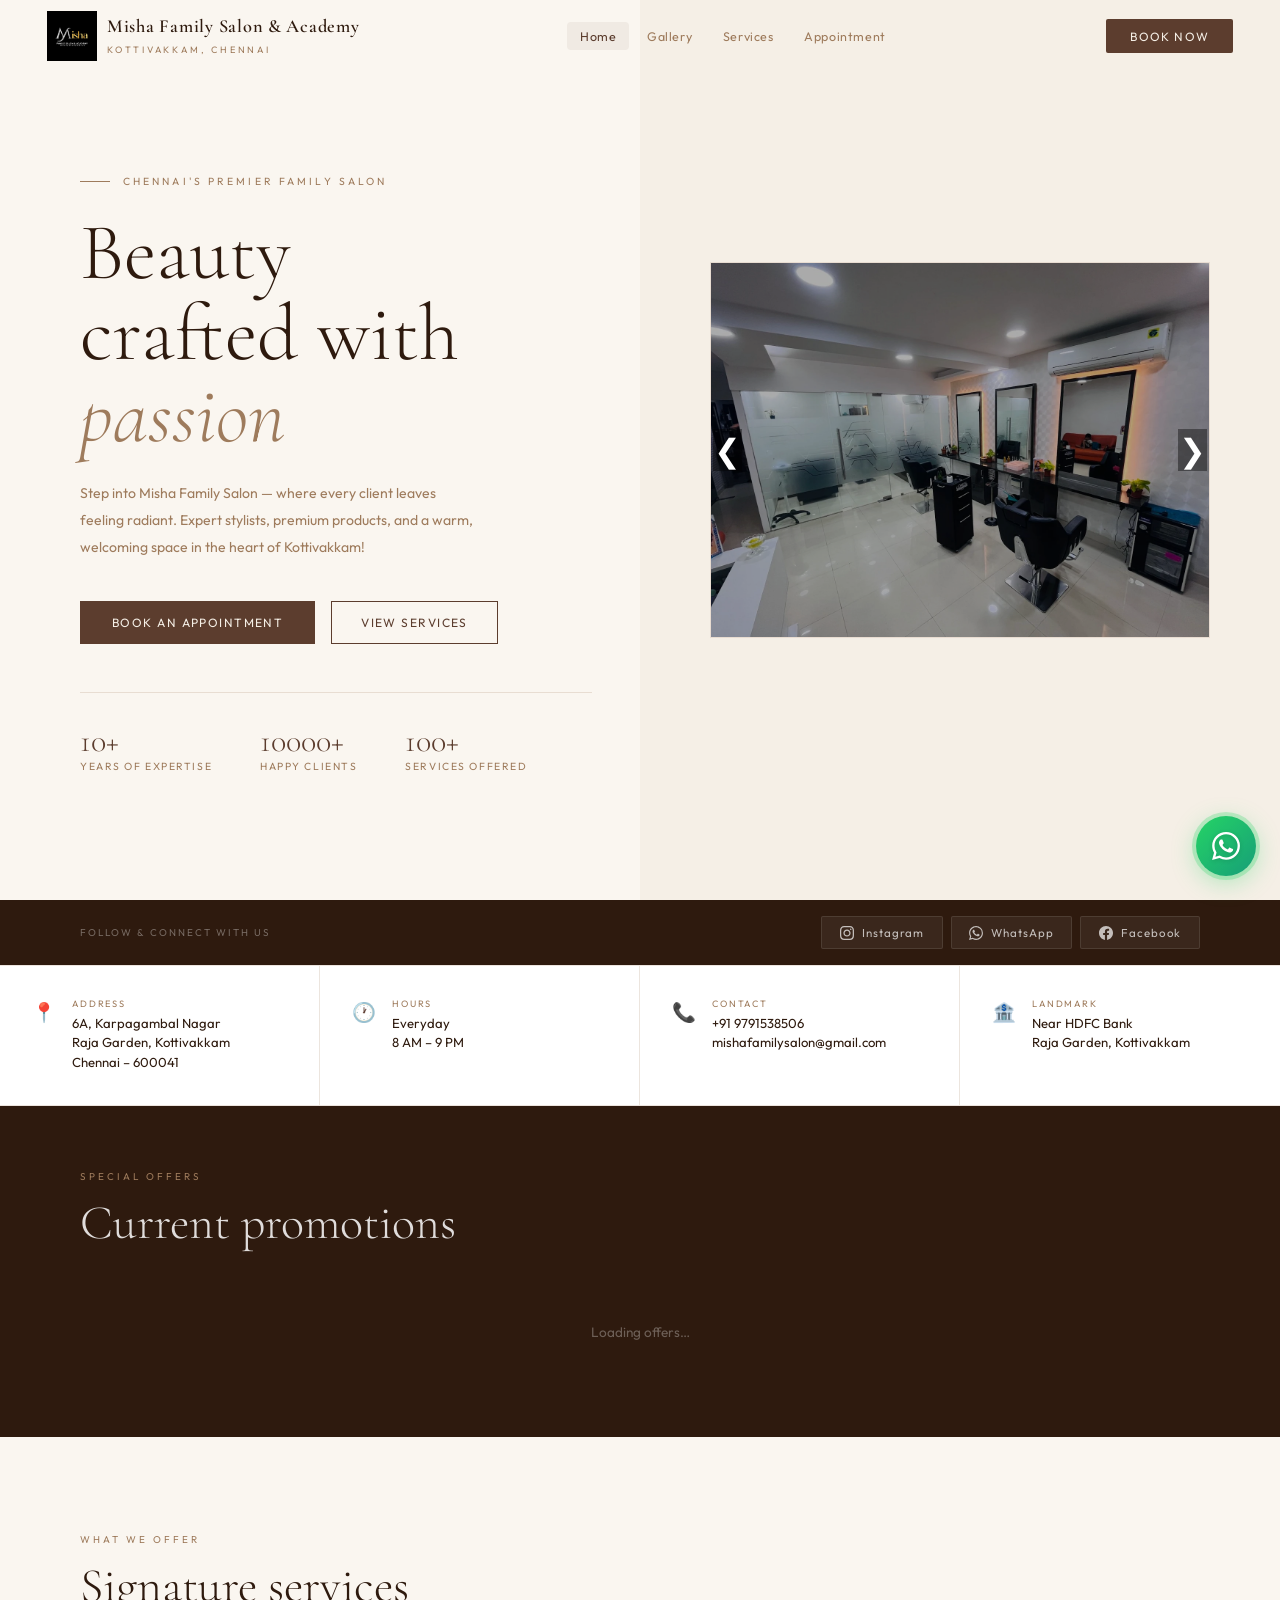
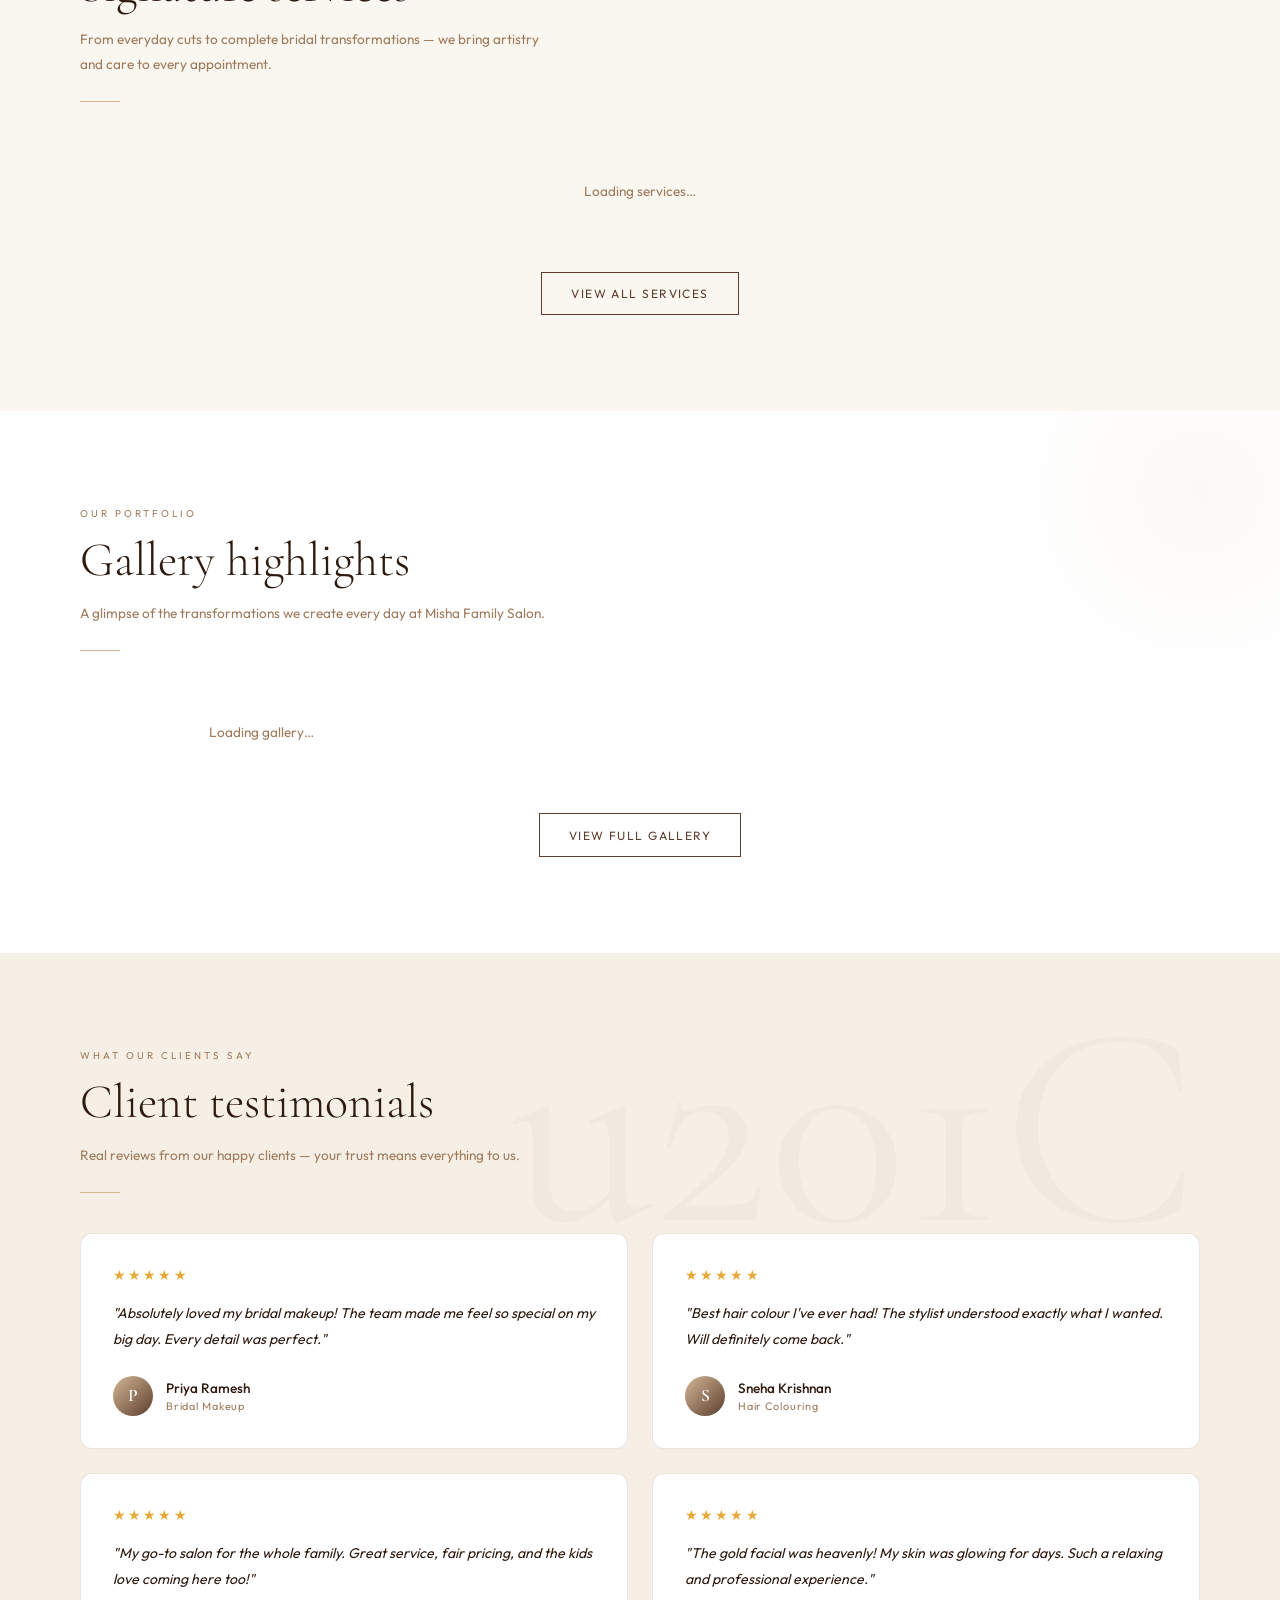
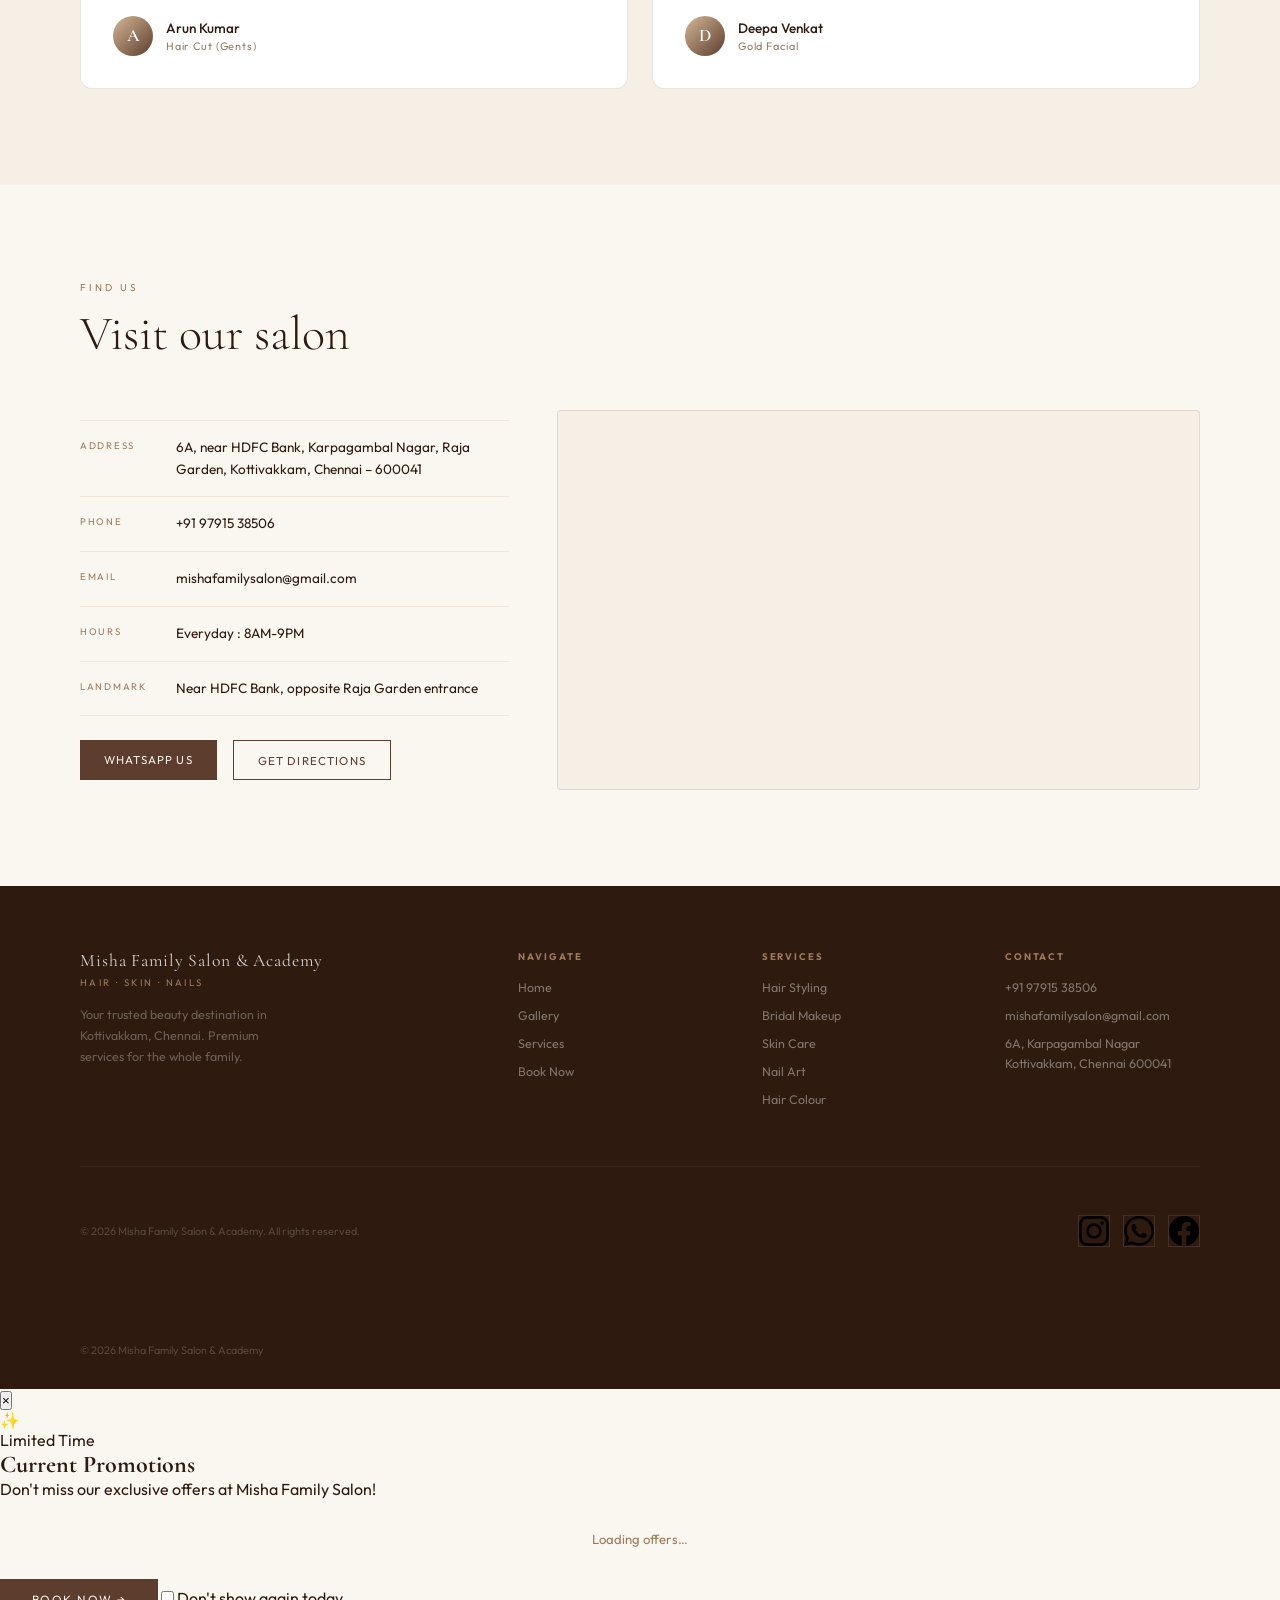
==== commit d72ea33a: "Add files via upload" ====
--- a/index.html
+++ b/index.html
@@ -151,7 +151,7 @@
             </div>
             <div class="ii"><span class="ii-icon">🕐</span>
                 <div>
-                    <div class="ii-label">Hours</div>
+                    <div class="ii-label">Hours <span id="liveStatusBadge" class="live-status-badge"></span></div>
                     <div class="ii-val">Everyday <br>8 AM – 9 PM</div>
                 </div>
             </div>
@@ -166,6 +166,16 @@
                     <div class="ii-label">Landmark</div>
                     <div class="ii-val">Near HDFC Bank<br>Raja Garden, Kottivakkam</div>
                 </div>
+            </div>
+        </div>
+        
+        
+        <!-- OFFERS -->
+        <div class="offers-section">
+            <div class="offers-inner">
+                <div class="sec-label" style="color:var(--taupe);">Special Offers</div>
+                <h2 class="sec-title serif" style="color:rgba(255,255,255,0.85);">Current promotions</h2>
+                <div class="offers-grid" id="offersGrid"><p style="color:rgba(255,255,255,0.3);font-size:0.85rem;grid-column:span 3;text-align:center;padding:2rem;">Loading offers…</p></div>
             </div>
         </div>
 
@@ -199,6 +209,62 @@
             </div>
         </div>
 
+        <!-- TESTIMONIALS SECTION -->
+        <div class="testimonials-section">
+            <div class="section" style="padding-top:0;padding-bottom:0;">
+                <div class="sec-label">What our clients say</div>
+                <h2 class="sec-title serif">Client testimonials</h2>
+                <p class="sec-sub">Real reviews from our happy clients — your trust means everything to us.</p>
+                <div class="divider"></div>
+                <div class="testimonials-grid" id="testimonialsGrid">
+                    <div class="testimonial-card">
+                        <div class="testimonial-stars">★★★★★</div>
+                        <p class="testimonial-text">"Absolutely loved my bridal makeup! The team made me feel so special on my big day. Every detail was perfect."</p>
+                        <div class="testimonial-author">
+                            <div class="testimonial-avatar">P</div>
+                            <div>
+                                <div class="testimonial-name">Priya Ramesh</div>
+                                <div class="testimonial-service">Bridal Makeup</div>
+                            </div>
+                        </div>
+                    </div>
+                    <div class="testimonial-card">
+                        <div class="testimonial-stars">★★★★★</div>
+                        <p class="testimonial-text">"Best hair colour I've ever had! The stylist understood exactly what I wanted. Will definitely come back."</p>
+                        <div class="testimonial-author">
+                            <div class="testimonial-avatar">S</div>
+                            <div>
+                                <div class="testimonial-name">Sneha Krishnan</div>
+                                <div class="testimonial-service">Hair Colouring</div>
+                            </div>
+                        </div>
+                    </div>
+                    <div class="testimonial-card">
+                        <div class="testimonial-stars">★★★★★</div>
+                        <p class="testimonial-text">"My go-to salon for the whole family. Great service, fair pricing, and the kids love coming here too!"</p>
+                        <div class="testimonial-author">
+                            <div class="testimonial-avatar">A</div>
+                            <div>
+                                <div class="testimonial-name">Arun Kumar</div>
+                                <div class="testimonial-service">Hair Cut (Gents)</div>
+                            </div>
+                        </div>
+                    </div>
+                    <div class="testimonial-card">
+                        <div class="testimonial-stars">★★★★★</div>
+                        <p class="testimonial-text">"The gold facial was heavenly! My skin was glowing for days. Such a relaxing and professional experience."</p>
+                        <div class="testimonial-author">
+                            <div class="testimonial-avatar">D</div>
+                            <div>
+                                <div class="testimonial-name">Deepa Venkat</div>
+                                <div class="testimonial-service">Gold Facial</div>
+                            </div>
+                        </div>
+                    </div>
+                </div>
+            </div>
+        </div>
+
         <!-- LIGHTBOX POPUP -->
         <div class="lightbox-overlay" id="lightboxOverlay" onclick="closeLightbox(event)">
             <button class="lightbox-close" onclick="closeLightbox(event)" aria-label="Close">×</button>
@@ -211,14 +277,6 @@
             <div class="lightbox-counter" id="lightboxCounter"></div>
         </div>
 
-        <!-- OFFERS -->
-        <div class="offers-section">
-            <div class="offers-inner">
-                <div class="sec-label" style="color:var(--taupe);">Special Offers</div>
-                <h2 class="sec-title serif" style="color:rgba(255,255,255,0.85);">Current promotions</h2>
-                <div class="offers-grid" id="offersGrid"><p style="color:rgba(255,255,255,0.3);font-size:0.85rem;grid-column:span 3;text-align:center;padding:2rem;">Loading offers…</p></div>
-            </div>
-        </div>
 
         <!-- MAP -->
         <div style="padding:6rem 0;background:var(--pale);">
@@ -329,6 +387,7 @@
                 <button class="gtab" onclick="filterGal('bridal',this)">Bridal & Makeup</button>
                 <button class="gtab" onclick="filterGal('skin',this)">Skin & Spa</button>
                 <button class="gtab" onclick="filterGal('nails',this)">Nails</button>
+                <button class="gtab" onclick="filterGal('beforeafter',this)">✨ Before & After</button>
                 <button class="gtab" onclick="filterGal('shop',this)">Our Salon</button>
             </div>
             <div class="gallery-full-grid" id="galGrid"></div>
@@ -422,6 +481,7 @@
                             <div id="stylistSlotMsg" style="font-size:0.72rem;color:#a33;margin-top:0.3rem;display:none;"></div>
                         </div>
                         <div class="fg"><label>Special Requests / Notes</label><textarea id="b_nt" placeholder="Allergies, preferences, special requests…"></textarea></div>
+                        <input type="hidden" id="b_source" value="online">
                         <div id="bk-error-msg" style="color:#a33;font-size:0.78rem;margin-bottom:0.8rem;display:none;"></div>
                         <button class="bk-submit" onclick="submitBooking()">Confirm Appointment Request</button>
                         </div>
@@ -429,6 +489,7 @@
                             <div class="bk-summary">
                                 <div class="bk-sum-title">Selected Services</div>
                                 <div id="bkSumList"></div>
+                                <div class="bk-duration-row" id="bkDurationRow" style="display:none;"><span>⏱ Estimated Duration</span><span id="bkDuration">—</span></div>
                                 <div class="bk-total"><span>Estimated Total</span><span id="bkTotal">₹0</span></div>
                             </div>
                             <div class="bk-location">
@@ -455,9 +516,34 @@
         <div class="footer-bottom"><span>© 2026 Misha Family Salon & Academy</span></div>
     </div>
 </div>
-        <a href="https://wa.me/919791538506" class="wa-float" target="_blank">
-            <img src="images/whatsapp.png" height="60px" width="70px" alt="Chat on WhatsApp">
-
+
+        <!-- PROMO POPUP OVERLAY -->
+        <div class="promo-popup-overlay" id="promoPopup">
+            <div class="promo-popup">
+                <button class="promo-popup-close" onclick="closePromoPopup()" aria-label="Close">&times;</button>
+                <div class="promo-popup-sparkle">✨</div>
+                <div class="promo-popup-header">
+                    <div class="promo-popup-badge">Limited Time</div>
+                    <h2 class="promo-popup-title serif">Current Promotions</h2>
+                    <p class="promo-popup-sub">Don't miss our exclusive offers at Misha Family Salon!</p>
+                </div>
+                <div class="promo-popup-offers" id="promoPopupOffers">
+                    <div style="text-align:center;padding:2rem;color:var(--taupe);font-size:0.82rem;">Loading offers…</div>
+                </div>
+                <div class="promo-popup-footer">
+                    <button class="btn-primary" onclick="closePromoPopup(); go('services');">Book Now &rarr;</button>
+                    <label class="promo-dont-show">
+                        <input type="checkbox" id="promoDontShow"> Don't show again today
+                    </label>
+                </div>
+            </div>
+        </div>
+
+        <!-- PREMIUM WHATSAPP FLOATING BUTTON -->
+        <a href="https://wa.me/919791538506" class="wa-float" target="_blank" id="waFloat" aria-label="Chat on WhatsApp">
+            <div class="wa-float-pulse"></div>
+            <svg class="wa-float-icon" viewBox="0 0 24 24" fill="#fff"><path d="M17.472 14.382c-.297-.149-1.758-.867-2.03-.967-.273-.099-.471-.148-.67.15-.197.297-.767.966-.94 1.164-.173.199-.347.223-.644.075-.297-.15-1.255-.463-2.39-1.475-.883-.788-1.48-1.761-1.653-2.059-.173-.297-.018-.458.13-.606.134-.133.298-.347.446-.52.149-.174.198-.298.298-.497.099-.198.05-.371-.025-.52-.075-.149-.669-1.612-.916-2.207-.242-.579-.487-.5-.669-.51-.173-.008-.371-.01-.57-.01-.198 0-.52.074-.792.372-.272.297-1.04 1.016-1.04 2.479 0 1.462 1.065 2.875 1.213 3.074.149.198 2.096 3.2 5.077 4.487.709.306 1.262.489 1.694.625.712.227 1.36.195 1.871.118.571-.085 1.758-.719 2.006-1.413.248-.694.248-1.289.173-1.413-.074-.124-.272-.198-.57-.347m-5.421 7.403h-.004a9.87 9.87 0 01-5.031-1.378l-.361-.214-3.741.982.998-3.648-.235-.374a9.86 9.86 0 01-1.51-5.26c.001-5.45 4.436-9.884 9.888-9.884 2.64 0 5.122 1.03 6.988 2.898a9.825 9.825 0 012.893 6.994c-.003 5.45-4.437 9.884-9.885 9.884m8.413-18.297A11.815 11.815 0 0012.05 0C5.495 0 .16 5.335.157 11.892c0 2.096.547 4.142 1.588 5.945L.057 24l6.305-1.654a11.882 11.882 0 005.683 1.448h.005c6.554 0 11.89-5.335 11.893-11.893a11.821 11.821 0 00-3.48-8.413z"/></svg>
+            <span class="wa-float-label">Chat with us</span>
         </a>
         <script src="https://www.gstatic.com/firebasejs/12.12.1/firebase-app-compat.js"></script>
 
--- a/style.css
+++ b/style.css
@@ -1594,29 +1594,232 @@
         }
 
 
+        /* ── PREMIUM WHATSAPP FLOATING BUTTON ── */
         .wa-float {
             position: fixed;
-            bottom: 20px;
-            right: 20px;
+            bottom: 24px;
+            right: 24px;
             width: 60px;
             height: 60px;
             border-radius: 50%;
-            background: #f3f3f3;
+            background: linear-gradient(135deg, #25D366 0%, #128C7E 100%);
             display: flex;
             align-items: center;
             justify-content: center;
             text-decoration: none;
             z-index: 999;
-            box-shadow: 0 4px 20px rgba(0, 0, 0, 0.25);
-            transition: transform 0.2s;
-        }
-
+            box-shadow: 0 6px 24px rgba(37, 211, 102, 0.35);
+            transition: all 0.3s cubic-bezier(0.4, 0, 0.2, 1);
+        }
         .wa-float:hover {
-            transform: scale(1.1);
-        }
-
-        .wa-float img {
+            transform: scale(1.1) translateY(-3px);
+            box-shadow: 0 10px 36px rgba(37, 211, 102, 0.45);
+        }
+        .wa-float-icon {
+            width: 28px;
+            height: 28px;
+            z-index: 2;
+            filter: drop-shadow(0 1px 2px rgba(0,0,0,0.15));
+        }
+        .wa-float-pulse {
+            position: absolute;
+            inset: -4px;
             border-radius: 50%;
+            background: rgba(37, 211, 102, 0.25);
+            animation: waPulse 2s ease-out infinite;
+        }
+        @keyframes waPulse {
+            0% { transform: scale(1); opacity: 0.6; }
+            100% { transform: scale(1.5); opacity: 0; }
+        }
+        .wa-float-label {
+            position: absolute;
+            right: 68px;
+            background: var(--dark);
+            color: #fff;
+            font-size: 0.72rem;
+            letter-spacing: 0.04em;
+            padding: 0.45rem 0.9rem;
+            border-radius: 6px;
+            white-space: nowrap;
+            opacity: 0;
+            pointer-events: none;
+            transform: translateX(8px);
+            transition: all 0.3s cubic-bezier(0.4, 0, 0.2, 1);
+            box-shadow: 0 4px 16px rgba(0,0,0,0.2);
+        }
+        .wa-float-label::after {
+            content: '';
+            position: absolute;
+            right: -5px;
+            top: 50%;
+            transform: translateY(-50%);
+            border: 5px solid transparent;
+            border-left-color: var(--dark);
+        }
+        .wa-float:hover .wa-float-label {
+            opacity: 1;
+            transform: translateX(0);
+        }
+
+        /* ── LIVE STATUS BADGE ── */
+        .live-status-badge {
+            display: inline-flex;
+            align-items: center;
+            gap: 4px;
+            font-size: 0.52rem;
+            font-weight: 500;
+            letter-spacing: 0.12em;
+            text-transform: uppercase;
+            padding: 0.15rem 0.5rem;
+            border-radius: 99px;
+            margin-left: 0.4rem;
+            vertical-align: middle;
+            animation: fadeIn 0.5s ease;
+        }
+        .live-status-badge.open {
+            background: rgba(37, 180, 80, 0.12);
+            color: #1a8a42;
+            border: 1px solid rgba(37, 180, 80, 0.25);
+        }
+        .live-status-badge.closed {
+            background: rgba(180, 50, 50, 0.1);
+            color: #a33;
+            border: 1px solid rgba(180, 50, 50, 0.2);
+        }
+        .live-status-dot {
+            width: 6px;
+            height: 6px;
+            border-radius: 50%;
+            display: inline-block;
+        }
+        .live-status-badge.open .live-status-dot {
+            background: #25b450;
+            box-shadow: 0 0 6px rgba(37, 180, 80, 0.5);
+            animation: statusPulse 1.5s ease-in-out infinite;
+        }
+        .live-status-badge.closed .live-status-dot {
+            background: #a33;
+        }
+        @keyframes statusPulse {
+            0%, 100% { opacity: 1; }
+            50% { opacity: 0.4; }
+        }
+        @keyframes fadeIn {
+            from { opacity: 0; }
+            to { opacity: 1; }
+        }
+
+        /* ── TESTIMONIALS ── */
+        .testimonials-section {
+            background: var(--cream);
+            padding: 6rem 0;
+            position: relative;
+            overflow: hidden;
+        }
+        .testimonials-section::before {
+            content: '\u201C';
+            position: absolute;
+            top: 2rem;
+            right: 5rem;
+            font-family: 'Cormorant Garamond', serif;
+            font-size: 18rem;
+            color: rgba(158, 123, 92, 0.05);
+            line-height: 1;
+            pointer-events: none;
+        }
+        .testimonials-grid {
+            display: grid;
+            grid-template-columns: repeat(2, 1fr);
+            gap: 1.5rem;
+            margin-top: 2.5rem;
+        }
+        .testimonial-card {
+            background: #fff;
+            border: 1px solid var(--border);
+            border-radius: 12px;
+            padding: 2rem;
+            position: relative;
+            transition: all 0.35s cubic-bezier(0.4, 0, 0.2, 1);
+            overflow: hidden;
+        }
+        .testimonial-card::before {
+            content: '';
+            position: absolute;
+            top: 0;
+            left: 0;
+            right: 0;
+            height: 3px;
+            background: linear-gradient(90deg, var(--beige), var(--brown));
+            transform: scaleX(0);
+            transform-origin: left;
+            transition: transform 0.4s ease;
+        }
+        .testimonial-card:hover {
+            transform: translateY(-4px);
+            box-shadow: 0 12px 40px rgba(92, 61, 46, 0.1);
+        }
+        .testimonial-card:hover::before {
+            transform: scaleX(1);
+        }
+        .testimonial-stars {
+            color: #E8A838;
+            font-size: 0.9rem;
+            letter-spacing: 0.15em;
+            margin-bottom: 1rem;
+        }
+        .testimonial-text {
+            font-size: 0.88rem;
+            line-height: 1.85;
+            color: var(--dark);
+            font-style: italic;
+            margin-bottom: 1.5rem;
+        }
+        .testimonial-author {
+            display: flex;
+            align-items: center;
+            gap: 0.8rem;
+        }
+        .testimonial-avatar {
+            width: 40px;
+            height: 40px;
+            border-radius: 50%;
+            background: linear-gradient(135deg, var(--beige), var(--brown));
+            color: #fff;
+            display: flex;
+            align-items: center;
+            justify-content: center;
+            font-family: 'Cormorant Garamond', serif;
+            font-size: 1.1rem;
+            font-weight: 600;
+            flex-shrink: 0;
+        }
+        .testimonial-name {
+            font-weight: 500;
+            font-size: 0.85rem;
+            color: var(--dark);
+        }
+        .testimonial-service {
+            font-size: 0.68rem;
+            color: var(--taupe);
+            letter-spacing: 0.08em;
+            margin-top: 2px;
+        }
+
+        /* ── BOOKING DURATION ROW ── */
+        .bk-duration-row {
+            display: flex;
+            justify-content: space-between;
+            align-items: center;
+            padding: 0.7rem 0;
+            margin-top: 0.3rem;
+            border-top: 1px dashed var(--border);
+            font-size: 0.78rem;
+            color: var(--taupe);
+        }
+        .bk-duration-row span:last-child {
+            font-weight: 500;
+            color: var(--brown);
         }
 
         /* ── RESPONSIVE ── */
@@ -1689,6 +1892,14 @@
             .offers-grid {
                 grid-template-columns: 1fr;
             }
+
+            .testimonials-grid {
+                grid-template-columns: 1fr;
+            }
+            .testimonials-section {
+                padding: 3rem 0;
+            }
+            .wa-float-label { display: none; }
 
             .map-section {
                 padding: 0 1.5rem 3rem;
